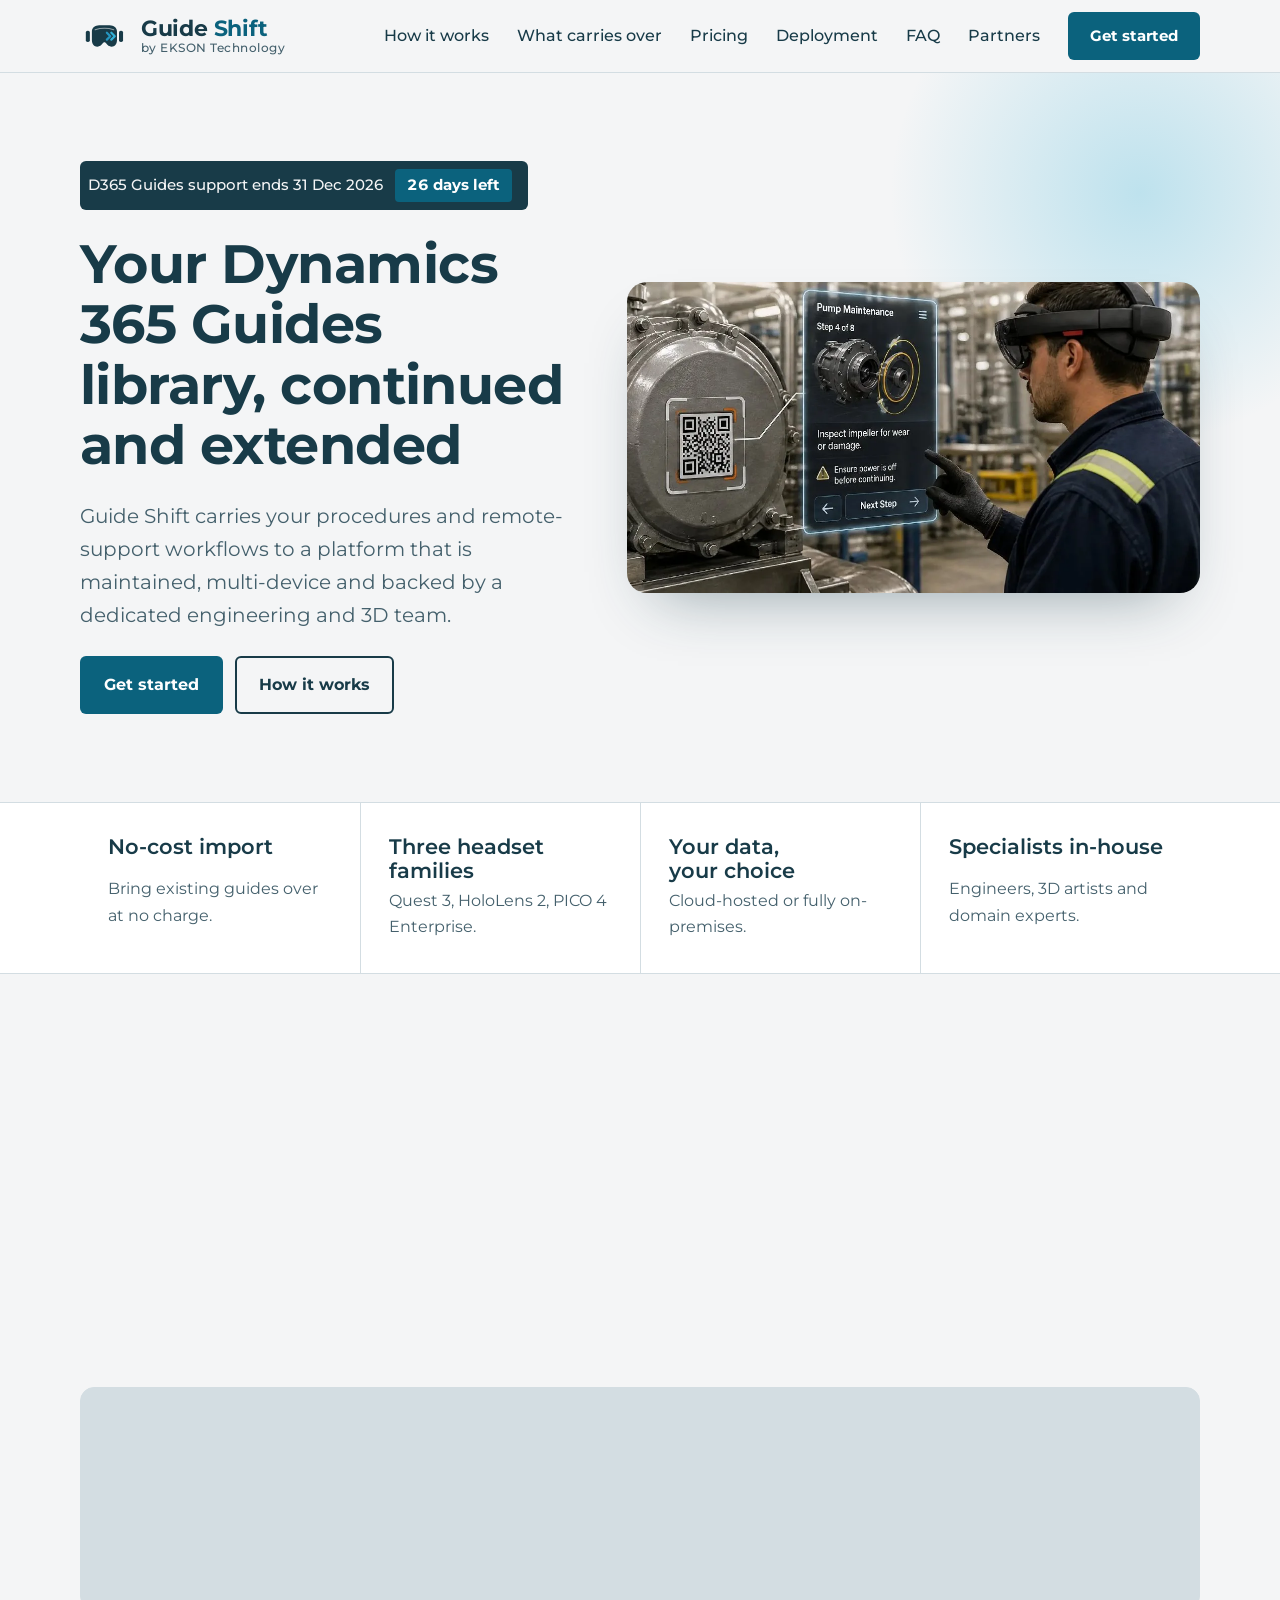
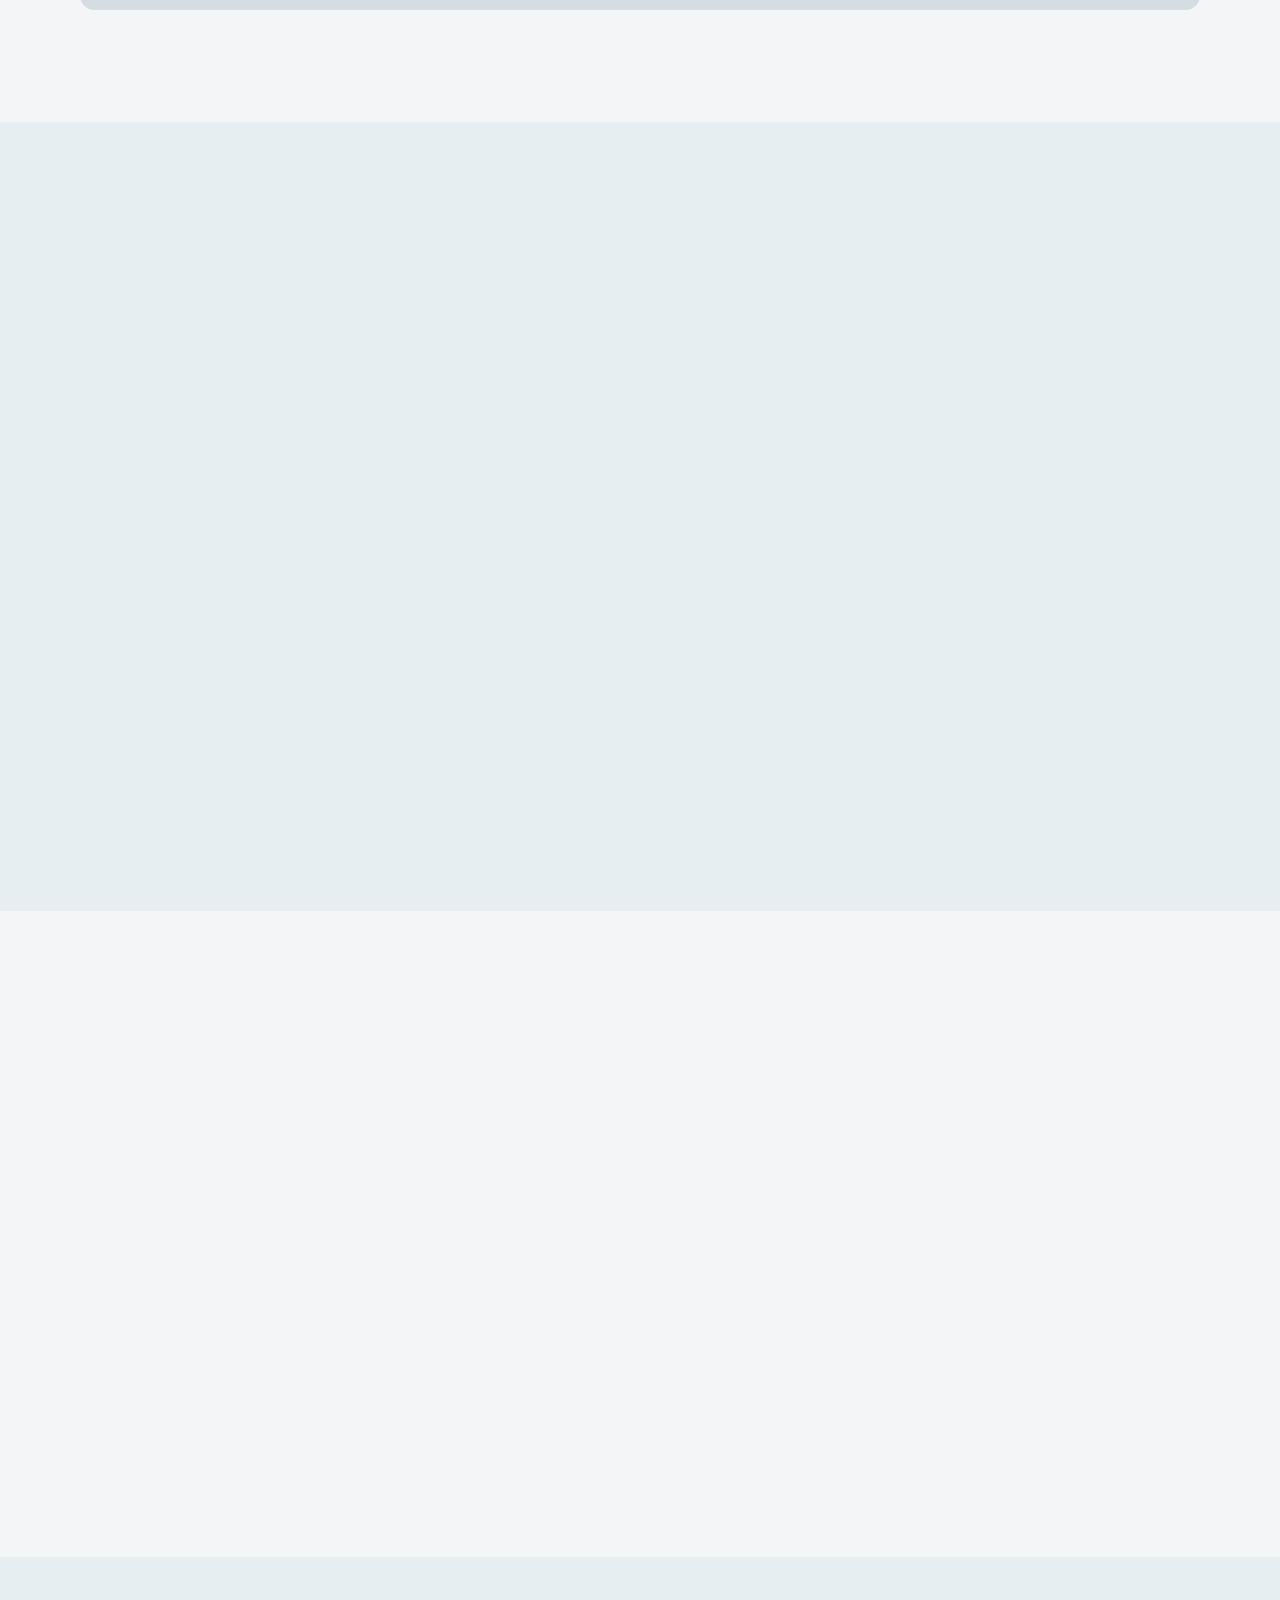
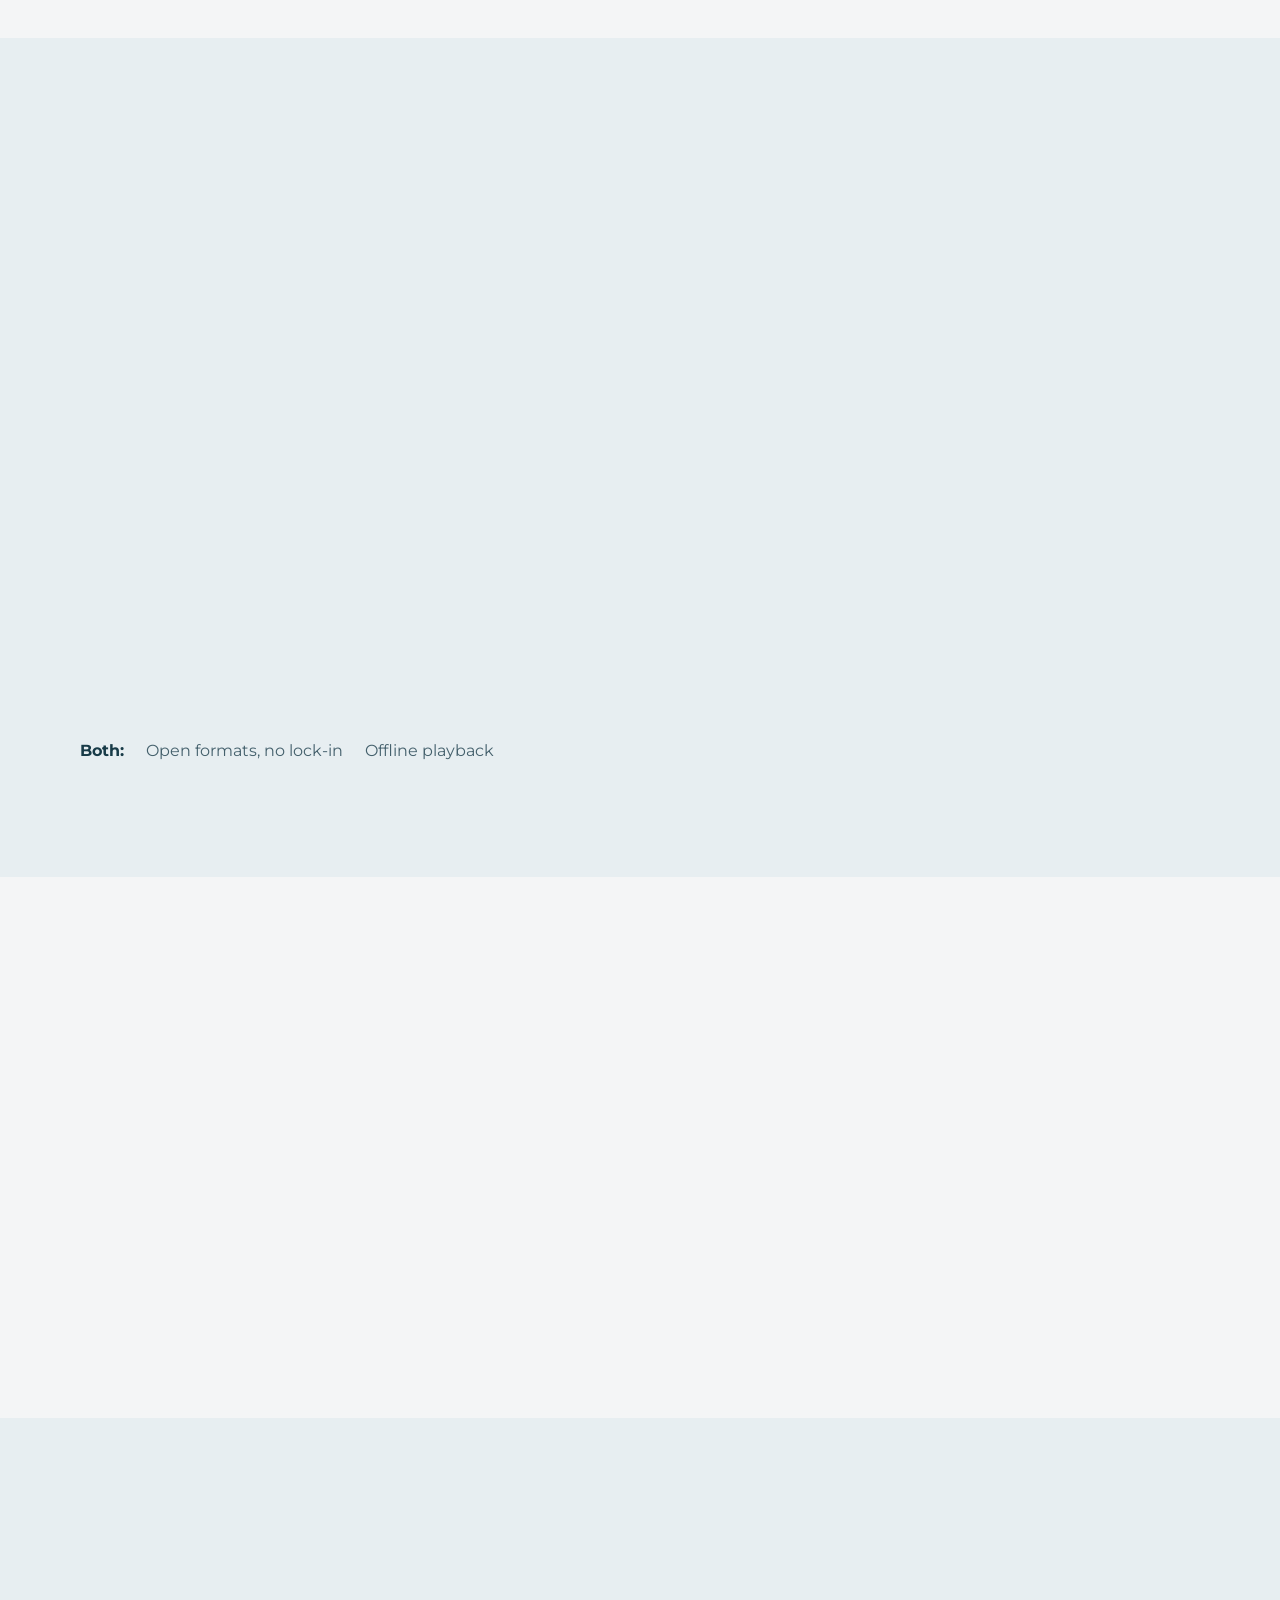
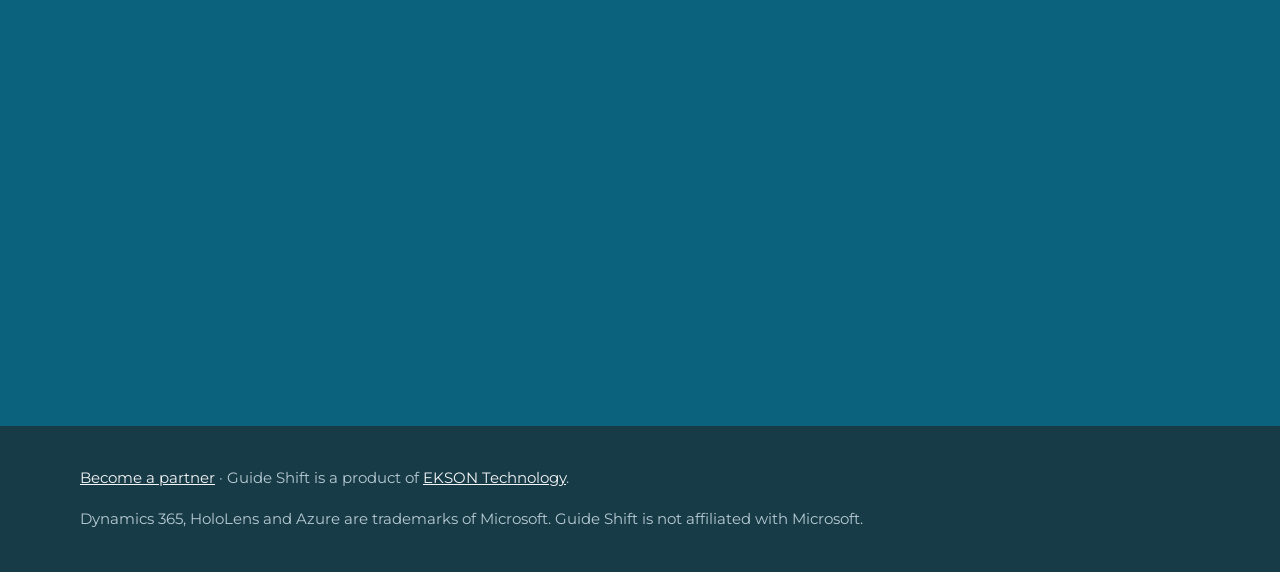
==== index.html @ 496a507c "Add pricing section and partners page" ====
<!doctype html>
<html lang="en">
<head>
<meta charset="utf-8">
<meta name="viewport" content="width=device-width, initial-scale=1">
<title>Guide Shift | Continue Your Dynamics 365 Guides Library | EKSON Technology</title>
<meta name="description" content="Guide Shift continues and extends your Dynamics 365 Guides library: no-cost import, browser authoring, Quest, HoloLens 2 and PICO support, with an in-house engineering and 3D team.">
<link rel="canonical" href="https://eksontech.com/guide-shift/">
<meta name="robots" content="index, follow, max-image-preview:large, max-snippet:-1">
<meta name="theme-color" content="#F4F5F6">
<meta name="referrer" content="strict-origin-when-cross-origin">
<meta http-equiv="Content-Security-Policy" content="default-src 'self'; script-src 'self'; style-src 'self'; img-src 'self' data:; font-src 'self'; connect-src 'self' https://api.web3forms.com https://formspree.io; object-src 'none'; base-uri 'self'; form-action 'self'">
<meta http-equiv="X-Content-Type-Options" content="nosniff">

<link rel="icon" href="favicon.svg?v=2" type="image/svg+xml">

<meta property="og:type" content="website">
<meta property="og:site_name" content="Guide Shift by EKSON Technology">
<meta property="og:title" content="Guide Shift: your Dynamics 365 Guides library, continued">
<meta property="og:description" content="Import your D365 guides, edit them in the browser, run them on Quest, HoloLens 2 and PICO headsets.">
<meta property="og:url" content="https://eksontech.com/guide-shift/">
<meta property="og:image" content="https://eksontech.com/guide-shift/assets/hero.jpg">
<meta property="og:image:width" content="1140">
<meta property="og:image:height" content="619">
<meta property="og:image:alt" content="A technician wearing a headset follows a step-by-step instruction shown beside a pump, anchored by a printed QR code">
<meta property="og:locale" content="en_US">
<meta name="twitter:card" content="summary_large_image">
<meta name="twitter:title" content="Guide Shift: your Dynamics 365 Guides library, continued">
<meta name="twitter:description" content="Import your D365 guides, edit them in the browser, run them on Quest, HoloLens 2 and PICO headsets.">
<meta name="twitter:image" content="https://eksontech.com/guide-shift/assets/hero.jpg">

<link rel="preload" href="assets/fonts/rubik-latin-600-normal.woff2" as="font" type="font/woff2" crossorigin>
<link rel="preload" href="assets/fonts/dm-sans-latin-400-normal.woff2" as="font" type="font/woff2" crossorigin>
<link rel="preload" href="assets/hero.webp" as="image" type="image/webp" fetchpriority="high">
<link rel="stylesheet" href="assets/css/style.css?v=13">
<link rel="stylesheet" href="assets/css/sections.css?v=13">

<script type="application/ld+json">
{
  "@context": "https://schema.org",
  "@graph": [
    {
      "@type": "Organization",
      "@id": "https://eksontech.com/#org",
      "name": "EKSON Technology",
      "url": "https://eksontech.com"
    },
    {
      "@type": "WebSite",
      "@id": "https://eksontech.com/guide-shift/#website",
      "url": "https://eksontech.com/guide-shift/",
      "name": "Guide Shift",
      "publisher": {
        "@id": "https://eksontech.com/#org"
      },
      "inLanguage": "en"
    },
    {
      "@type": "WebPage",
      "@id": "https://eksontech.com/guide-shift/#webpage",
      "url": "https://eksontech.com/guide-shift/",
      "name": "Guide Shift: Dynamics 365 Guides Alternative | EKSON Technology",
      "description": "Guide Shift takes over from Microsoft Dynamics 365 Guides: import your guides, author them in the browser, and run them on Meta Quest, HoloLens 2 and PICO headsets. Available as cloud or on-premises.",
      "isPartOf": {
        "@id": "https://eksontech.com/guide-shift/#website"
      },
      "primaryImageOfPage": {
        "@type": "ImageObject",
        "url": "https://eksontech.com/guide-shift/assets/hero.jpg"
      },
      "inLanguage": "en"
    },
    {
      "@type": "SoftwareApplication",
      "name": "Guide Shift",
      "applicationCategory": "BusinessApplication",
      "operatingSystem": "Meta Quest, Microsoft HoloLens 2, PICO 4 Enterprise, Web browser",
      "description": "Guide Shift takes over from Microsoft Dynamics 365 Guides: import your guides, author them in the browser, and run them on Meta Quest, HoloLens 2 and PICO headsets. Available as cloud or on-premises.",
      "url": "https://eksontech.com/guide-shift/",
      "image": "https://eksontech.com/guide-shift/assets/hero.jpg",
      "publisher": {
        "@id": "https://eksontech.com/#org"
      }
    },
    {
      "@type": "FAQPage",
      "mainEntity": [
        {
          "@type": "Question",
          "name": "How do our existing guides get into Guide Shift?",
          "acceptedAnswer": {
            "@type": "Answer",
            "text": "Export them from Dynamics 365 as .guide files and upload them to the studio. You receive an import report that lists anything needing review. We never ask for your Microsoft credentials."
          }
        },
        {
          "@type": "Question",
          "name": "How long does a migration take?",
          "acceptedAnswer": {
            "@type": "Answer",
            "text": "The import itself is quick. The overall timeline depends on how many guides you have and how much you want refined. We scope it in a short assessment and give you a written plan."
          }
        },
        {
          "@type": "Question",
          "name": "Will anything be lost or changed?",
          "acceptedAnswer": {
            "@type": "Answer",
            "text": "Nothing is deleted. Items that cannot be reproduced exactly are flagged in the report, and our team resolves them with you."
          }
        },
        {
          "@type": "Question",
          "name": "Which headsets can we use?",
          "acceptedAnswer": {
            "@type": "Answer",
            "text": "Meta Quest 3, HoloLens 2 and PICO 4 Enterprise. Existing HoloLens 2 devices stay in service."
          }
        },
        {
          "@type": "Question",
          "name": "What about our 3D models and media?",
          "acceptedAnswer": {
            "@type": "Answer",
            "text": "They travel with the guide. Where a model needs optimising for another headset, our 3D artists handle it."
          }
        },
        {
          "@type": "Question",
          "name": "Who supports us after go-live?",
          "acceptedAnswer": {
            "@type": "Answer",
            "text": "The engineers, 3D artists and domain specialists who build Guide Shift. You work with one accountable team rather than a ticket queue."
          }
        },
        {
          "@type": "Question",
          "name": "Can you create VR training or new content for us?",
          "acceptedAnswer": {
            "@type": "Answer",
            "text": "Yes. We design and build VR training, 3D assets and complete guide libraries as a service, alongside the platform."
          }
        },
        {
          "@type": "Question",
          "name": "How is Guide Shift priced?",
          "acceptedAnswer": {
            "@type": "Answer",
            "text": "Guide Shift costs $70 per user per month. For large teams, on-premises installs or custom 3D and VR work, contact us for a quote."
          }
        }
      ]
    }
  ]
}
</script>
</head>
<body>
<a class="skip-link" href="#main">Skip to content</a>
<header class="site-header">
  <div class="wrap">
    <a class="brand" href="#main" aria-label="Guide Shift home"><svg class="brand-mark" viewBox="0 0 120 84" width="46" height="32" aria-hidden="true" focusable="false"><rect class="pad" x="14" y="29" width="10" height="28" rx="4.5" fill="#183B48"/>
<rect class="pad" x="96" y="29" width="10" height="28" rx="4.5" fill="#183B48"/>
<path d="M29 31C29 21 37 16.5 47 15.5h26C83 16.5 91 21 91 31v21c0 14-10 19-19 15-6-2.5-8-9.5-12-9.5S54 64.500 48 67c-9 4-19-1-19-15z" fill="#183B48"/>
<path d="M37 26.500C50 22.500 70 22.500 83 26.500" fill="none" stroke="#F4F5F6" stroke-width="2.600" stroke-linecap="round" opacity=".55"/>
<polyline class="chev c1" points="66,34 74.500,42.500 66,51" fill="none" stroke="#2596C0" stroke-width="5.500" stroke-linecap="round" stroke-linejoin="round"/>
<polyline class="chev c2" points="77,34 85.500,42.500 77,51" fill="none" stroke="#31B0D7" stroke-width="5.500" stroke-linecap="round" stroke-linejoin="round"/></svg><span class="brand-text"><b>Guide <i>Shift</i></b><small>by EKSON Technology</small></span></a>
    <nav class="nav" aria-label="Main navigation">
      <a href="#process">How it works</a>
      <a href="#compare">What carries over</a>
      <a href="#pricing">Pricing</a>
      <a href="#deployment">Deployment</a>
      <a href="#faq">FAQ</a>
      <a href="partners.html">Partners</a>
      <a class="btn btn-primary" href="#contact">Get started</a>
    </nav>
  </div>
</header>

<main id="main">
  <section class="hero" aria-labelledby="hero-title">
    <div class="wrap">
      <div class="hero-copy">
        <p class="deadline">D365 Guides support ends 31 Dec 2026 <strong id="days-left">Plan your move</strong></p>
        <h1 id="hero-title">Your Dynamics 365 Guides library, continued and extended</h1>
        <p class="lead">Guide Shift carries your procedures and remote-support workflows to a platform that is maintained, multi-device and backed by a dedicated engineering and 3D team.</p>
        <div class="hero-actions">
          <a class="btn btn-primary" href="#contact">Get started</a>
          <a class="btn btn-ghost" href="#process">How it works</a>
        </div>
      </div>
      <figure class="hero-media">
        <picture><source type="image/webp" srcset="assets/hero.webp"><img fetchpriority="high" decoding="async" src="assets/hero.jpg" width="1140" height="619" alt="A technician wearing a headset follows a step-by-step instruction shown beside a pump, anchored by a printed QR code"></picture>
      </figure>
    </div>
  </section>

  <section class="pillars" aria-label="Key facts">
    <div class="wrap quad">
      <div class="pillar"><h2 class="h3">No-cost import</h2><p>Bring existing guides over at no charge.</p></div>
      <div class="pillar"><h2 class="h3">Three headset families</h2><p>Quest 3, HoloLens 2, PICO 4 Enterprise.</p></div>
      <div class="pillar"><h2 class="h3">Your data, your choice</h2><p>Cloud-hosted or fully on-premises.</p></div>
      <div class="pillar"><h2 class="h3">Specialists in-house</h2><p>Engineers, 3D artists and domain experts.</p></div>
    </div>
  </section>

  <section id="why" aria-labelledby="why-title">
    <div class="wrap">
      <div class="section-head">
        <p class="eyebrow">The situation</p>
        <h2 id="why-title">Mixed reality procedures should outlast the hardware they started on</h2>
        <p class="lead">Dynamics 365 Guides is reaching end of support while HoloLens 2 is no longer being sold. Operations that depend on guided work need a platform that keeps moving.</p>
      </div>
      <div class="features four">
        <div class="feature"><span class="num">A</span><h3>Protect the work already done</h3><p>Years of authored procedures are an asset. Migration keeps them.</p></div>
        <div class="feature"><span class="num">B</span><h3>Reduce device lock-in</h3><p>Run the same guide on the headset that suits each site.</p></div>
        <div class="feature"><span class="num">C</span><h3>Stay in control of data</h3><p>Choose hosting that matches your security policy.</p></div>
        <div class="feature"><span class="num">D</span><h3>Keep improving</h3><p>Add 3D content, VR training and analytics over time.</p></div>
      </div>
    </div>
  </section>

  <section id="process" class="band-sand" aria-labelledby="proc-title">
    <div class="wrap">
      <div class="section-head">
        <p class="eyebrow">How it works</p>
        <h2 id="proc-title">From export to live guide in three stages</h2>
      </div>
      <div class="split">
        <div class="split-copy">
          <ol class="steps">
            <li><div><h3>Assess</h3><p>We review your guide library, devices and hosting needs and agree a plan.</p></div></li>
            <li><div><h3>Import and refine</h3><p>Upload the .guide files, read the report, and polish content in the studio or have our team do it.</p></div></li>
            <li><div><h3>Deploy and support</h3><p>Roll out to headsets site by site while current work continues uninterrupted.</p></div></li>
          </ol>
          <p class="note">Only the exported files are needed, never your Microsoft login.</p>
        </div>
        <figure class="shot">
        <picture><source type="image/webp" srcset="assets/import-report.webp"><img decoding="async" src="assets/import-report.png" width="1440" height="845" loading="lazy" alt="Guide Shift import report listing the items that could not be carried across exactly"></picture>
        <figcaption>The import report.</figcaption>
      </figure>
      </div>
    </div>
  </section>

  <section aria-labelledby="studio-title">
    <div class="wrap">
      <div class="split reverse">
        <div class="split-copy">
          <p class="eyebrow">The platform</p>
          <h2 id="studio-title">Author in the browser. Perform on the headset.</h2>
          <ul class="checks">
            <li><b>Guide Studio.</b> Branching question steps, images, video and 3D, edited without code.</li>
            <li><b>Guide Player.</b> Hands-free operation with spatial cues, anchored by printed QR codes.</li>
            <li><b>Remote Assist.</b> Bring in an expert live from the same sign-in.</li>
            <li><b>Analytics.</b> Every run recorded, so you can see where steps slow down.</li>
          </ul>
        </div>
        <figure class="shot">
          <picture><source type="image/webp" srcset="assets/studio-editor.webp"><img decoding="async" src="assets/studio-editor.png" width="1600" height="983" loading="lazy" alt="Guide Shift editor showing the step list, the 3D stage and the step details"></picture>
          <figcaption>The editor.</figcaption>
        </figure>
      </div>
    </div>
  </section>

  <section id="compare" class="band-sand" aria-labelledby="cmp-title">
    <div class="wrap">
      <div class="section-head">
        <p class="eyebrow">What carries over</p>
        <h2 id="cmp-title">Every part of your D365 setup has a home in Guide Shift</h2>
      </div>
      <div class="table-wrap">
        <table>
          <thead><tr><th scope="col">In Dynamics 365</th><th scope="col">In Guide Shift</th><th scope="col">What changes</th></tr></thead>
          <tbody>
            <tr><td>Guides and content</td><td>Imported guides</td><td>Nothing to rebuild</td></tr>
            <tr><td>PC authoring app</td><td>Browser studio</td><td>No installation</td></tr>
            <tr><td>HoloLens operator app</td><td>Guide Player</td><td>Also on Quest 3 and PICO 4</td></tr>
            <tr><td>Spatial anchors</td><td>Printable QR codes</td><td>Cheaper to place and replace</td></tr>
            <tr><td>Remote Assist</td><td>Remote Assist on Quest 3</td><td>Same idea, newer hardware</td></tr>
            <tr><td>Dataverse environment</td><td>Your own workspace</td><td>Cloud or on-premises</td></tr>
            <tr><td>Product roadmap</td><td>Active development</td><td>Support ends 31 Dec 2026 for D365 Guides</td></tr>
          </tbody>
        </table>
      </div>
    </div>
  </section>

  <section id="pricing" aria-labelledby="price-title">
    <div class="wrap">
      <div class="section-head">
        <p class="eyebrow">Pricing</p>
        <h2 id="price-title">Simple pricing: one price per user</h2>
        <p class="lead">No hidden modules. Every user gets the full platform.</p>
      </div>
      <div class="split">
        <div class="price-card">
          <p class="price-label">Guide Shift</p>
          <p class="price"><span class="cur">$</span>70</p>
          <p class="price-unit">per user, per month</p>
          <a class="btn btn-primary" href="#contact">Get started</a>
          <p class="price-note">Prices in US dollars.</p>
        </div>
        <div class="split-copy">
          <h3>Included with every user</h3>
          <ul class="checks">
            <li>Guide Studio: browser-based authoring</li>
            <li>Guide Player on Quest 3, HoloLens 2 and PICO 4 Enterprise</li>
            <li>Remote Assist for live expert support</li>
            <li>Run history and analytics</li>
            <li>No-cost import of your existing Dynamics 365 Guides</li>
          </ul>
          <p class="note">Cloud or on-premises deployment. Need a quote for a large team or an on-premises install? <a href="#contact">Contact us</a>.</p>
        </div>
      </div>
    </div>
  </section>

  <section id="deployment" aria-labelledby="deploy-title" class="band-sand">
    <div class="wrap">
      <div class="section-head">
        <p class="eyebrow">Deployment options</p>
        <h2 id="deploy-title">Two ways to deploy, the same Guide Shift</h2>
        <p class="lead">Same product either way. Choose cloud or on-premises.</p>
      </div>
      <div class="options">
        <article class="option">
          <header><span class="tag">Option 1</span><h3>Cloud</h3></header>
          <div class="body">
            <ul class="checks">
              <li>Fully managed and kept up to date</li>
              <li>Nothing to install</li>
              <li>Your own private workspace</li>
            </ul>
            <p class="best"><b>Best for:</b> fast starts</p>
          </div>
        </article>
        <article class="option alt">
          <header><span class="tag">Option 2</span><h3>On-premises</h3></header>
          <div class="body">
            <ul class="checks">
              <li>Installed inside your own network</li>
              <li>Data stays in-house</li>
              <li>Runs without internet</li>
            </ul>
            <p class="best"><b>Best for:</b> strict security</p>
          </div>
        </article>
      </div>
      <p class="both"><b>Both:</b> <span>Open formats, no lock-in</span><span>Offline playback</span></p>
    </div>
  </section>

  <section aria-labelledby="sect-title">
    <div class="wrap">
      <div class="section-head">
        <p class="eyebrow">Where it is used</p>
        <h2 id="sect-title">Procedures where accuracy matters most</h2>
      </div>
      <div class="industries">
        <div class="industry"><h3>Manufacturing</h3><p>Assembly and quality checks</p></div>
        <div class="industry"><h3>Maintenance</h3><p>Inspection and repair</p></div>
        <div class="industry"><h3>Energy</h3><p>Safety-critical routines</p></div>
        <div class="industry"><h3>Training</h3><p>Technical courses</p></div>
        <div class="industry"><h3>Healthcare</h3><p>Emergency procedures</p></div>
      </div>
    </div>
  </section>

  <section id="faq" class="band-sand" aria-labelledby="faq-title">
    <div class="wrap">
      <div class="section-head">
        <p class="eyebrow">FAQ</p>
        <h2 id="faq-title">Frequently asked questions</h2>
      </div>
      <div class="faq">
        <details><summary>How do our existing guides get into Guide Shift?</summary><p>Export them from Dynamics 365 as .guide files and upload them to the studio. You receive an import report that lists anything needing review. We never ask for your Microsoft credentials.</p></details>
        <details><summary>How long does a migration take?</summary><p>The import itself is quick. The overall timeline depends on how many guides you have and how much you want refined. We scope it in a short assessment and give you a written plan.</p></details>
        <details><summary>Will anything be lost or changed?</summary><p>Nothing is deleted. Items that cannot be reproduced exactly are flagged in the report, and our team resolves them with you.</p></details>
        <details><summary>Which headsets can we use?</summary><p>Meta Quest 3, HoloLens 2 and PICO 4 Enterprise. Existing HoloLens 2 devices stay in service.</p></details>
        <details><summary>What about our 3D models and media?</summary><p>They travel with the guide. Where a model needs optimising for another headset, our 3D artists handle it.</p></details>
        <details><summary>Who supports us after go-live?</summary><p>The engineers, 3D artists and domain specialists who build Guide Shift. You work with one accountable team rather than a ticket queue.</p></details>
        <details><summary>Can you create VR training or new content for us?</summary><p>Yes. We design and build VR training, 3D assets and complete guide libraries as a service, alongside the platform.</p></details>
        <details><summary>How is Guide Shift priced?</summary><p>Guide Shift costs $70 per user per month. For large teams, on-premises installs or custom 3D and VR work, contact us for a quote.</p></details>
      </div>
    </div>
  </section>

  <section id="contact" aria-labelledby="contact-title" class="cta">
    <div class="wrap">
      <div class="stack">
        <p class="eyebrow">Contact</p>
        <h2 id="contact-title">Start your Dynamics 365 Guides migration</h2>
        <ul class="checks">
          <li>No-cost import of your existing guides</li>
          <li>Cloud or on-premises deployment</li>
          <li>Competitive pricing from an in-house team</li>
        </ul>
      </div>
      <form id="demo-form" novalidate autocomplete="on" data-endpoint="https://api.web3forms.com/submit" data-access-key="2da8afee-6686-4442-be5d-e2a029791b66">
        <h3>Contact us</h3>
        <p class="form-intro">Tell us about your environment and we will prepare a tailored migration plan and quote.</p>
        <div class="form-row">
          <label for="f-name">Full name *<input id="f-name" name="name" autocomplete="name" maxlength="100" required></label>
          <label for="f-company">Company name *<input id="f-company" name="company" autocomplete="organization" maxlength="120" required></label>
        </div>
        <div class="form-row">
          <label for="f-email">Work email *<input id="f-email" name="email" type="email" autocomplete="email" maxlength="254" required></label>
          <label for="f-phone">Phone (optional)<input id="f-phone" name="phone" type="tel" autocomplete="tel" maxlength="40"></label>
        </div>
        <div class="form-row">
          <label for="f-role">Role in company *<input id="f-role" name="role" autocomplete="organization-title" maxlength="100" required></label>
        </div>
        <label for="f-d365">Do you use Dynamics 365 Guides today? *
          <select id="f-d365" name="d365" required>
            <option value="">Select an option</option>
            <option>Yes</option>
            <option>No</option>
          </select>
        </label>
        <div class="form-row">
          <label for="f-guides">Approx. number of guides<input id="f-guides" name="guides" inputmode="numeric" maxlength="10"></label>
          <label for="f-devices">Headsets in use<input id="f-devices" name="devices" placeholder="e.g. HoloLens 2, Quest 3" maxlength="100"></label>
        </div>
        <label for="f-deploy">Preferred deployment
          <select id="f-deploy" name="deploy">
            <option value="">Not sure yet</option>
            <option>Cloud</option>
            <option>On-premises</option>
          </select>
        </label>
        <label for="f-msg">Additional details<textarea id="f-msg" name="message" maxlength="2000"></textarea></label>
        <div class="hp" aria-hidden="true"><label>Leave this field empty<input name="website" tabindex="-1" autocomplete="off"></label></div>
        <button class="btn btn-primary" type="submit">Submit inquiry</button>
        <p class="form-msg" id="form-msg" role="status" hidden></p>
        <p class="form-note">We will reply to the email address you provide. You can also write to us directly at <a href="mailto:info@eksontech.com">info@eksontech.com</a>.</p>
      </form>
    </div>
  </section>
</main>

<footer>
  <div class="wrap">
    <span><a href="partners.html">Become a partner</a> · Guide Shift is a product of <a href="https://eksontech.com" rel="noopener">EKSON Technology</a>.</span>
    <span>Dynamics 365, HoloLens and Azure are trademarks of Microsoft. Guide Shift is not affiliated with Microsoft.</span>
  </div>
</footer>

<script src="assets/js/main.js?v=13" defer></script>
</body>
</html>
---- assets/css/style.css ----
@font-face { font-family: 'Montserrat'; font-style: normal; font-weight: 400; font-display: swap; src: url('../fonts/montserrat-latin-400-normal.woff2') format('woff2'); }
@font-face { font-family: 'Montserrat'; font-style: normal; font-weight: 500; font-display: swap; src: url('../fonts/montserrat-latin-500-normal.woff2') format('woff2'); }
@font-face { font-family: 'Montserrat'; font-style: normal; font-weight: 600; font-display: swap; src: url('../fonts/montserrat-latin-600-normal.woff2') format('woff2'); }
@font-face { font-family: 'Montserrat'; font-style: normal; font-weight: 700; font-display: swap; src: url('../fonts/montserrat-latin-700-normal.woff2') format('woff2'); }
@font-face { font-family: 'Montserrat'; font-style: normal; font-weight: 800; font-display: swap; src: url('../fonts/montserrat-latin-800-normal.woff2') format('woff2'); }

/* Layout: full-width bands alternating cream and charcoal, content in a 1160px column */
:root {
  --ink: #183B48;        /* charcoal: headings, dark bands */
  --ink-soft: #44606C;   /* body text on cream */
  --cream: #F4F5F6;      /* page background */
  --sand: #E7EEF1;       /* alternate band */
  --line: #D3DDE2;       /* rules and borders */
  --orange: #0B627D;     /* accent: buttons, marks */
  --orange-text: #0B627D;/* accent for small text on cream (AA) */
  --on-dark: #F4F5F6;
  --on-dark-soft: #B6CAD3;
  --white: #FFFFFF;
  --display: 'Montserrat', 'Segoe UI', Arial, sans-serif;
  --body: 'Montserrat', 'Segoe UI', Arial, sans-serif;
  --wrap: 1160px;
  --radius: 14px;
}
*, *::before, *::after { box-sizing: border-box; }
html { scroll-behavior: smooth; }
@media (prefers-reduced-motion: reduce) { html { scroll-behavior: auto; } }
body { margin: 0; background: var(--cream); color: var(--ink); font-family: var(--body); font-size: 17px; line-height: 1.65; -webkit-font-smoothing: antialiased; }
img { max-width: 100%; height: auto; display: block; }
figure { margin: 0; }
a { color: inherit; }
h1, h2, h3, .h3 { font-family: var(--display); line-height: 1.12; margin: 0; text-wrap: balance; }
h1 { font-size: clamp(32px, 4.6vw, 54px); font-weight: 700; letter-spacing: -0.01em; }
h2 { font-size: clamp(26px, 3.4vw, 38px); font-weight: 700; }
h3, .h3 { font-size: 21px; font-weight: 600; }
p { margin: 0; }
.wrap { max-width: var(--wrap); margin: 0 auto; padding-left: max(20px, env(safe-area-inset-left, 0px)); padding-right: max(20px, env(safe-area-inset-right, 0px)); }
section { padding-block: clamp(64px, 9vw, 112px); }
.eyebrow { font-size: 14px; font-weight: 700; letter-spacing: 0.14em; text-transform: uppercase; color: var(--orange-text); margin-bottom: 14px; }
.lead { font-size: 20px; color: var(--ink-soft); max-width: 62ch; }
.section-head { display: grid; gap: 16px; margin-bottom: 48px; max-width: 760px; }
.btn { display: inline-flex; align-items: center; gap: 10px; padding: 15px 26px; border-radius: 6px; font-weight: 700; font-size: 17px; text-decoration: none; border: 2px solid transparent; transition: background .2s, color .2s, border-color .2s; }
.btn-primary { background: var(--orange); color: #FFFFFF; }
.btn-primary:hover { background: #094E64; }
.btn-ghost { border-color: currentColor; }
.btn-ghost:hover { background: rgba(24,59,72,.06); }
:focus-visible { outline: 3px solid var(--orange); outline-offset: 3px; border-radius: 6px; }

/* Header */
.site-header { position: sticky; top: 0; z-index: 20; background: rgba(244,245,246,.94); backdrop-filter: blur(8px); border-bottom: 1px solid var(--line); }
.site-header .wrap { display: flex; align-items: center; justify-content: space-between; gap: 24px; min-height: 72px; }
.brand { display: flex; align-items: baseline; gap: 10px; text-decoration: none; }
.brand b { font-family: var(--display); font-size: 22px; font-weight: 700; }
.brand span { font-size: 14px; color: var(--ink-soft); }
.nav { display: flex; gap: 28px; align-items: center; font-weight: 500; font-size: 16px; }
.nav a { text-decoration: none; }
.nav a:not(.btn):hover { color: var(--orange-text); }
.nav .btn { padding: 10px 20px; font-size: 15px; }
@media (max-width: 860px) { .nav a:not(.btn) { display: none; } }
@media (max-width: 520px) { .brand span { display: none; } .nav .btn { padding: 9px 16px; font-size: 14px; } .deadline { font-size: 14px; } }

/* Hero */
.hero { padding-block: clamp(48px, 7vw, 88px); }
.hero .wrap { display: grid; grid-template-columns: 1fr 1.15fr; gap: 48px; align-items: center; }
.hero-copy { display: grid; gap: 24px; min-width: 0; }
.deadline { display: inline-flex; align-items: center; gap: 12px; padding: 8px 16px 8px 8px; border-radius: 6px; background: var(--ink); color: var(--on-dark); font-size: 15px; font-weight: 500; width: fit-content; }
.deadline strong { background: var(--orange); color: #FFFFFF; border-radius: 4px; padding: 4px 12px; font-variant-numeric: tabular-nums; white-space: nowrap; }
.hero-actions { display: flex; flex-wrap: wrap; gap: 12px; }
.hero-actions .btn { padding: 14px 22px; font-size: 16px; }
.hero-media { position: relative; min-width: 0; }
.hero-media img { border-radius: 20px; box-shadow: 0 30px 60px -30px rgba(24,59,72,.45); }
.hero-media figcaption { position: absolute; left: 16px; bottom: 16px; background: rgba(24,59,72,.88); color: var(--on-dark); font-size: 14px; padding: 8px 14px; border-radius: 10px; }
@media (max-width: 900px) { .hero .wrap { grid-template-columns: 1fr; } }

.pillars { border-top: 1px solid var(--line); border-bottom: 1px solid var(--line); background: var(--white); padding-block: 0; }
.pillars .wrap { display: grid; grid-template-columns: repeat(3, 1fr); }
.pillar { padding: 32px 28px; display: grid; gap: 6px; }
.pillar + .pillar { border-left: 1px solid var(--line); }
.pillar p { color: var(--ink-soft); font-size: 16px; }
@media (max-width: 760px) { .pillars .wrap { grid-template-columns: 1fr; } .pillar + .pillar { border-left: 0; border-top: 1px solid var(--line); } }

/* Why now: timeline */
.timeline { list-style: none; margin: 0; padding: 0; display: grid; grid-template-columns: repeat(4, 1fr); gap: 20px; position: relative; }
.timeline::before { content: ""; position: absolute; left: 0; right: 0; top: 11px; height: 2px; background: var(--line); }
.timeline li { position: relative; padding-top: 40px; display: grid; gap: 6px; }
.timeline li::before { content: ""; position: absolute; top: 4px; left: 0; width: 16px; height: 16px; border-radius: 50%; background: var(--cream); border: 3px solid var(--ink-soft); }
.timeline li.key::before { background: var(--orange); border-color: var(--orange); }
.timeline time { font-family: var(--display); font-weight: 600; font-size: 20px; }
.timeline li.key time { color: var(--orange-text); }
.timeline p { color: var(--ink-soft); font-size: 16px; }
@media (max-width: 860px) { .timeline { grid-template-columns: 1fr 1fr; row-gap: 32px; } .timeline::before { display: none; } }
.also { margin-top: 40px; padding: 20px 24px; border-left: 4px solid var(--orange); background: var(--white); border-radius: 0 var(--radius) var(--radius) 0; max-width: 760px; }

/* Feature grid */
.band-sand { background: var(--sand); }
.features { display: grid; grid-template-columns: repeat(4, 1fr); gap: 1px; background: var(--line); border: 1px solid var(--line); border-radius: var(--radius); overflow: hidden; }
.feature { background: var(--cream); padding: 28px 24px; display: grid; gap: 8px; align-content: start; }
.feature p { color: var(--ink-soft); font-size: 16px; }
.feature .num { font-family: var(--display); font-size: 14px; color: var(--orange-text); font-weight: 700; }
@media (max-width: 980px) { .features { grid-template-columns: 1fr 1fr; } }
@media (max-width: 560px) { .features { grid-template-columns: 1fr; } }

/* Split rows */
.split { display: grid; grid-template-columns: 1fr 1.15fr; gap: 56px; align-items: center; }
.split.reverse { grid-template-columns: 1.15fr 1fr; }
.split.reverse .split-copy { order: 2; }
.split-copy { display: grid; gap: 20px; min-width: 0; }
.shot { background: var(--white); border: 1px solid var(--line); border-radius: var(--radius); padding: 10px; box-shadow: 0 24px 48px -32px rgba(24,59,72,.4); min-width: 0; }
.shot img { border-radius: 8px; }
.shot figcaption { font-size: 14px; color: var(--ink-soft); padding: 10px 6px 2px; }
@media (max-width: 900px) { .split, .split.reverse { grid-template-columns: 1fr; } .split.reverse .split-copy { order: 0; } }
.steps { list-style: none; padding: 0; margin: 0; display: grid; gap: 18px; counter-reset: step; }
.steps li { display: grid; grid-template-columns: 44px 1fr; gap: 14px; counter-increment: step; }
.steps li::before { content: counter(step); font-family: var(--display); font-weight: 600; font-size: 20px; width: 44px; height: 44px; border-radius: 50%; background: var(--ink); color: var(--on-dark); display: grid; place-items: center; }
.steps p { color: var(--ink-soft); font-size: 16px; }
.note { font-size: 16px; padding: 14px 18px; border-radius: 10px; background: var(--ink); color: var(--on-dark); }
.checks { list-style: none; padding: 0; margin: 0; display: grid; gap: 12px; }
.checks li { padding-left: 28px; position: relative; color: var(--ink-soft); font-size: 17px; }
.checks li::before { content: ""; position: absolute; left: 0; top: 9px; width: 12px; height: 12px; background: var(--orange); border-radius: 3px; }
.checks b { color: var(--ink); }
.stack { display: grid; gap: 24px; }

/* Dark band */
.band-dark { background: var(--ink); color: var(--on-dark); }
.band-dark .eyebrow { color: #31B0D7; }
.band-dark .lead, .band-dark .checks li { color: var(--on-dark-soft); }
.band-dark .checks b { color: var(--on-dark); }
.band-dark .shot { background: var(--cream); border-color: transparent; }
.devices { display: flex; flex-wrap: wrap; gap: 10px; }
.chip { font-size: 14px; font-weight: 500; padding: 6px 14px; border-radius: 6px; border: 1px solid rgba(244,245,246,.35); }
.chip.soon { border-style: dashed; color: var(--on-dark-soft); }

/* Two cards */
.duo { display: grid; grid-template-columns: 1fr 1fr; gap: 24px; }
.card { background: var(--white); border: 1px solid var(--line); border-radius: var(--radius); padding: 32px; display: grid; gap: 16px; align-content: start; }
.card.dark { background: var(--ink); color: var(--on-dark); border-color: var(--ink); }
.card.dark .checks li { color: var(--on-dark-soft); }
.card .tag { font-size: 13px; font-weight: 700; letter-spacing: .12em; text-transform: uppercase; color: var(--orange-text); }
.card.dark .tag { color: #31B0D7; }
@media (max-width: 820px) { .duo { grid-template-columns: 1fr; } }

/* Deployment */
.options { display: grid; grid-template-columns: 1fr 1fr; gap: 24px; }
.option { border-radius: var(--radius); overflow: hidden; border: 1px solid var(--line); background: var(--white); display: grid; grid-template-rows: auto 1fr; }
.option header { padding: 28px 32px; background: var(--ink); color: var(--on-dark); display: grid; gap: 4px; }
.option.alt header { background: var(--orange); color: #FFFFFF; }
.option.alt header .tag { color: #BFEAF6; opacity: 1; }
.option header .tag { font-size: 13px; font-weight: 700; letter-spacing: .12em; text-transform: uppercase; opacity: .85; }
.option .body { padding: 28px 32px; display: grid; gap: 14px; align-content: start; }
.option .best { font-size: 15px; color: var(--ink-soft); border-top: 1px solid var(--line); padding-top: 14px; }
.both { margin-top: 28px; display: flex; flex-wrap: wrap; gap: 10px 22px; font-size: 16px; color: var(--ink-soft); }
.both b { color: var(--ink); }
@media (max-width: 820px) { .options { grid-template-columns: 1fr; } }

/* Comparison */
.table-wrap { overflow-x: auto; border: 1px solid var(--line); border-radius: var(--radius); background: var(--white); }
table { border-collapse: collapse; width: 100%; min-width: 560px; font-size: 17px; }
th, td { text-align: left; padding: 16px 22px; border-bottom: 1px solid var(--line); vertical-align: top; }
thead th { background: var(--ink); color: var(--on-dark); font-weight: 700; font-size: 15px; }
tbody tr:last-child td { border-bottom: 0; }
td:first-child { color: var(--ink-soft); width: 38%; }
td:last-child { font-weight: 500; }

/* Industries */
.industries { display: grid; grid-template-columns: repeat(5, 1fr); gap: 16px; }
.industry { padding: 24px 20px; border-radius: var(--radius); background: var(--cream); border: 1px solid var(--line); display: grid; gap: 8px; align-content: start; }
.industry p { font-size: 15px; color: var(--ink-soft); }
@media (max-width: 980px) { .industries { grid-template-columns: 1fr 1fr; } }
@media (max-width: 520px) { .industries { grid-template-columns: 1fr; } }

/* FAQ */
.faq { display: grid; gap: 12px; max-width: 860px; }
.faq details { background: var(--white); border: 1px solid var(--line); border-radius: 12px; padding: 0 22px; }
.faq summary { cursor: pointer; padding: 18px 0; font-weight: 700; list-style: none; display: flex; justify-content: space-between; gap: 16px; }
.faq summary::-webkit-details-marker { display: none; }
.faq summary::after { content: "+"; font-family: var(--display); font-size: 24px; line-height: 1; color: var(--orange-text); }
.faq details[open] summary::after { content: "\2212"; }
.faq details p { padding-bottom: 18px; color: var(--ink-soft); }

/* Contact */
.cta { background: var(--orange); color: #FFFFFF; }
.cta .wrap { display: grid; grid-template-columns: 1fr 1fr; gap: 56px; align-items: start; }
.cta .eyebrow { color: #BFEAF6; }
.cta .checks li { color: #FFFFFF; }
.cta .checks li::before { background: #31B0D7; }
.cta p.lead { color: #E7F6FB; }
form { background: var(--cream); border-radius: var(--radius); padding: 28px; display: grid; gap: 16px; color: var(--ink); }
label { display: grid; gap: 6px; font-size: 15px; font-weight: 500; }
input, select, textarea { font: inherit; font-size: 16px; padding: 12px 14px; border-radius: 6px; border: 1px solid #B6CAD3; background: #FFFFFF; color: var(--ink); width: 100%; }
textarea { min-height: 96px; resize: vertical; }
.form-row { display: grid; grid-template-columns: 1fr 1fr; gap: 16px; }
.form-msg { font-size: 15px; color: #2E6B3A; font-weight: 500; }
@media (max-width: 860px) { .cta .wrap, .form-row { grid-template-columns: 1fr; } }

footer { background: var(--ink); color: var(--on-dark-soft); padding-block: 40px; font-size: 15px; }
footer .wrap { display: flex; flex-wrap: wrap; justify-content: space-between; gap: 16px; }
footer a { color: var(--on-dark); }

/* Helpers (replace inline styles so a strict CSP can be used) */
.shot-narrow { max-width: 420px; justify-self: center; }
.shot-gap { margin-top: 24px; }
.hp { position: absolute; left: -9999px; width: 1px; height: 1px; overflow: hidden; }
.skip-link { position: absolute; left: 12px; top: -60px; z-index: 30; background: var(--ink); color: var(--on-dark); padding: 10px 16px; border-radius: 8px; text-decoration: none; font-weight: 700; }
.skip-link:focus { top: 12px; }
.form-msg.error { color: #9B2C1B; }
---- assets/css/sections.css ----
.quad{grid-template-columns:repeat(4,1fr)!important}
@media(max-width:980px){.quad{grid-template-columns:1fr 1fr!important}.quad .pillar:nth-child(3){border-left:0}}
@media(max-width:760px){.quad{grid-template-columns:1fr!important}}
.path{display:grid;grid-template-columns:1fr 56px 1fr;gap:20px 0;align-items:stretch}
.path>div:not(.path-arrow){border-radius:var(--radius);padding:28px;display:grid;gap:8px;align-content:start}
.path-from{background:var(--ink);color:var(--on-dark)}.path-from p{color:var(--on-dark-soft)}
.path-to{background:var(--white);border:2px solid var(--orange)}.path-to p{color:var(--ink-soft)}
.path-arrow{display:grid;place-items:center;font-size:30px;color:var(--orange-text);font-weight:700}
.tag-dark,.tag-orange{font-size:13px;font-weight:700;letter-spacing:.12em;text-transform:uppercase}
.tag-dark{color:#31B0D7}.tag-orange{color:var(--orange-text)}
@media(max-width:700px){.path{grid-template-columns:1fr}.path-arrow{transform:rotate(90deg);height:32px}}
.cmp th:not(:first-child),.cmp td:not(:first-child){text-align:center}
.cmp .yes{color:#1F7A4D;font-weight:700;font-size:20px}.cmp .no{color:#B3362B;font-weight:700;font-size:20px}
.cmp .na{color:var(--ink-soft);font-size:15px}.cmp .eos{color:#B3362B}
.features.four{grid-template-columns:repeat(4,1fr)}
@media(max-width:980px){.features.four{grid-template-columns:1fr 1fr}}@media(max-width:560px){.features.four{grid-template-columns:1fr}}
.mail-card{background:#fff;color:#183B48;border-radius:var(--radius);padding:36px;display:grid;gap:16px;box-shadow:0 10px 30px rgba(24,59,72,.18)}
.mail-card h3{font-size:24px;color:#183B48}.mail-card p{color:#44606C}
.mail-addr{font-weight:700;font-size:clamp(20px,3vw,26px);color:#0B627D;text-decoration:none;word-break:break-all}
.mail-addr:hover{text-decoration:underline}
.mail-card .btn{justify-self:start}
form h3{font-size:24px}.form-intro,.form-note{color:#44606C;font-size:15px}.form-note{font-size:13px}.form-note a{color:#0B627D;font-weight:600}

/* Brand */
.brand{align-items:center;gap:12px}
.brand-mark{display:block;height:34px;width:auto;flex:none}
.brand .brand-text{display:grid;gap:2px;line-height:1.05}
.brand-text b{font-size:22px;letter-spacing:-.01em;color:#183B48}
.brand-text i{font-style:normal;color:#0B627D}
.brand-text small{font-size:12px;color:#44606C;font-weight:500;letter-spacing:.04em}
@media(max-width:520px){.brand-text small{display:none}}
.chev{animation:chev 2.4s ease-in-out infinite}.chev.c2{animation-delay:.25s}
@keyframes chev{0%,100%{opacity:.5;transform:translateX(0)}50%{opacity:1;transform:translateX(3px)}}
.brand:hover .brand-mark{transform:scale(1.05)}.brand-mark{transition:transform .3s ease}
/* Header and progress */
.site-header{transition:box-shadow .3s ease}.site-header.scrolled{box-shadow:0 8px 24px rgba(24,59,72,.1)}
.progress{position:fixed;left:0;top:0;height:3px;width:100%;z-index:50;background:linear-gradient(90deg,#0B627D,#31B0D7);transform:scaleX(0);transform-origin:0 50%;pointer-events:none}
/* Hero entrance */
.hero{position:relative;overflow:hidden}
.hero::before{content:"";position:absolute;width:520px;height:520px;right:-120px;top:-140px;border-radius:50%;background:radial-gradient(circle,rgba(49,176,215,.28),rgba(49,176,215,0) 68%);animation:drift 14s ease-in-out infinite;pointer-events:none}
.hero .wrap{position:relative;z-index:1}
@keyframes drift{50%{transform:translate(-50px,40px) scale(1.12)}}
.hero-copy>*{animation:rise .8s cubic-bezier(.2,.7,.2,1) both}
.hero-copy>*:nth-child(2){animation-delay:.1s}.hero-copy>*:nth-child(3){animation-delay:.2s}.hero-copy>*:nth-child(4){animation-delay:.3s}
.hero-media{animation:heroIn 1s .25s cubic-bezier(.2,.7,.2,1) both,floaty 7s 1.4s ease-in-out infinite}
@keyframes rise{from{opacity:0;transform:translateY(26px)}to{opacity:1;transform:none}}
@keyframes heroIn{from{opacity:0;transform:translateY(34px) scale(.97)}to{opacity:1;transform:none}}
@keyframes floaty{50%{transform:translateY(-9px)}}
.deadline strong{animation:ping 2.6s ease-out infinite}
@keyframes ping{0%{box-shadow:0 0 0 0 rgba(49,176,215,.6)}70%,100%{box-shadow:0 0 0 12px rgba(49,176,215,0)}}
/* Scroll reveal */
.reveal{opacity:0;transform:translateY(28px);transition:opacity .7s ease,transform .7s cubic-bezier(.2,.7,.2,1);transition-delay:var(--d,0s)}
.reveal.in{opacity:1;transform:none}
/* Interaction */
.btn{transition:transform .2s ease,box-shadow .2s ease,background .2s ease}
.btn-primary:hover{transform:translateY(-2px);box-shadow:0 10px 22px rgba(11,98,125,.3)}
.btn:active{transform:translateY(0)}
.feature,.industry,.pillar,.option,.card{transition:transform .25s ease,box-shadow .25s ease}
.feature:hover,.industry:hover,.option:hover,.card:hover{transform:translateY(-5px);box-shadow:0 18px 34px -16px rgba(24,59,72,.3)}
.reveal.in.feature:hover,.reveal.in.industry:hover,.reveal.in.option:hover,.reveal.in.card:hover{transform:translateY(-5px)}
.faq details{transition:box-shadow .2s ease}.faq details:hover{box-shadow:0 8px 20px -12px rgba(24,59,72,.3)}
@media (prefers-reduced-motion:reduce){
 *,*::before,*::after{animation:none!important;transition:none!important}
 .reveal{opacity:1;transform:none}
}

.price-card{background:#183B48;color:#fff;border-radius:var(--radius);padding:40px;display:grid;gap:8px;justify-items:start;box-shadow:0 18px 40px -20px rgba(24,59,72,.6)}
.price-label{font-size:13px;font-weight:700;letter-spacing:.12em;text-transform:uppercase;color:#BFEAF6}
.price{font-size:clamp(64px,9vw,96px);font-weight:800;line-height:1;letter-spacing:-.03em}
.price .cur{font-size:.45em;vertical-align:top;margin-right:4px;color:#31B0D7}
.price-unit{font-size:18px;font-weight:600;margin-bottom:16px}
.price-note{font-size:14px;color:#B6CAD3;margin-top:8px}
.partner-panel{background:#183B48;color:#fff;border-radius:var(--radius);padding:40px;display:grid;gap:14px;align-content:center}
.partner-panel .eyebrow{color:#BFEAF6}.partner-panel .panel-big{font-size:clamp(24px,3vw,32px);font-weight:700;line-height:1.2}
.partner-panel p:last-child{color:#B6CAD3}
.note a{color:#0B627D;font-weight:600}
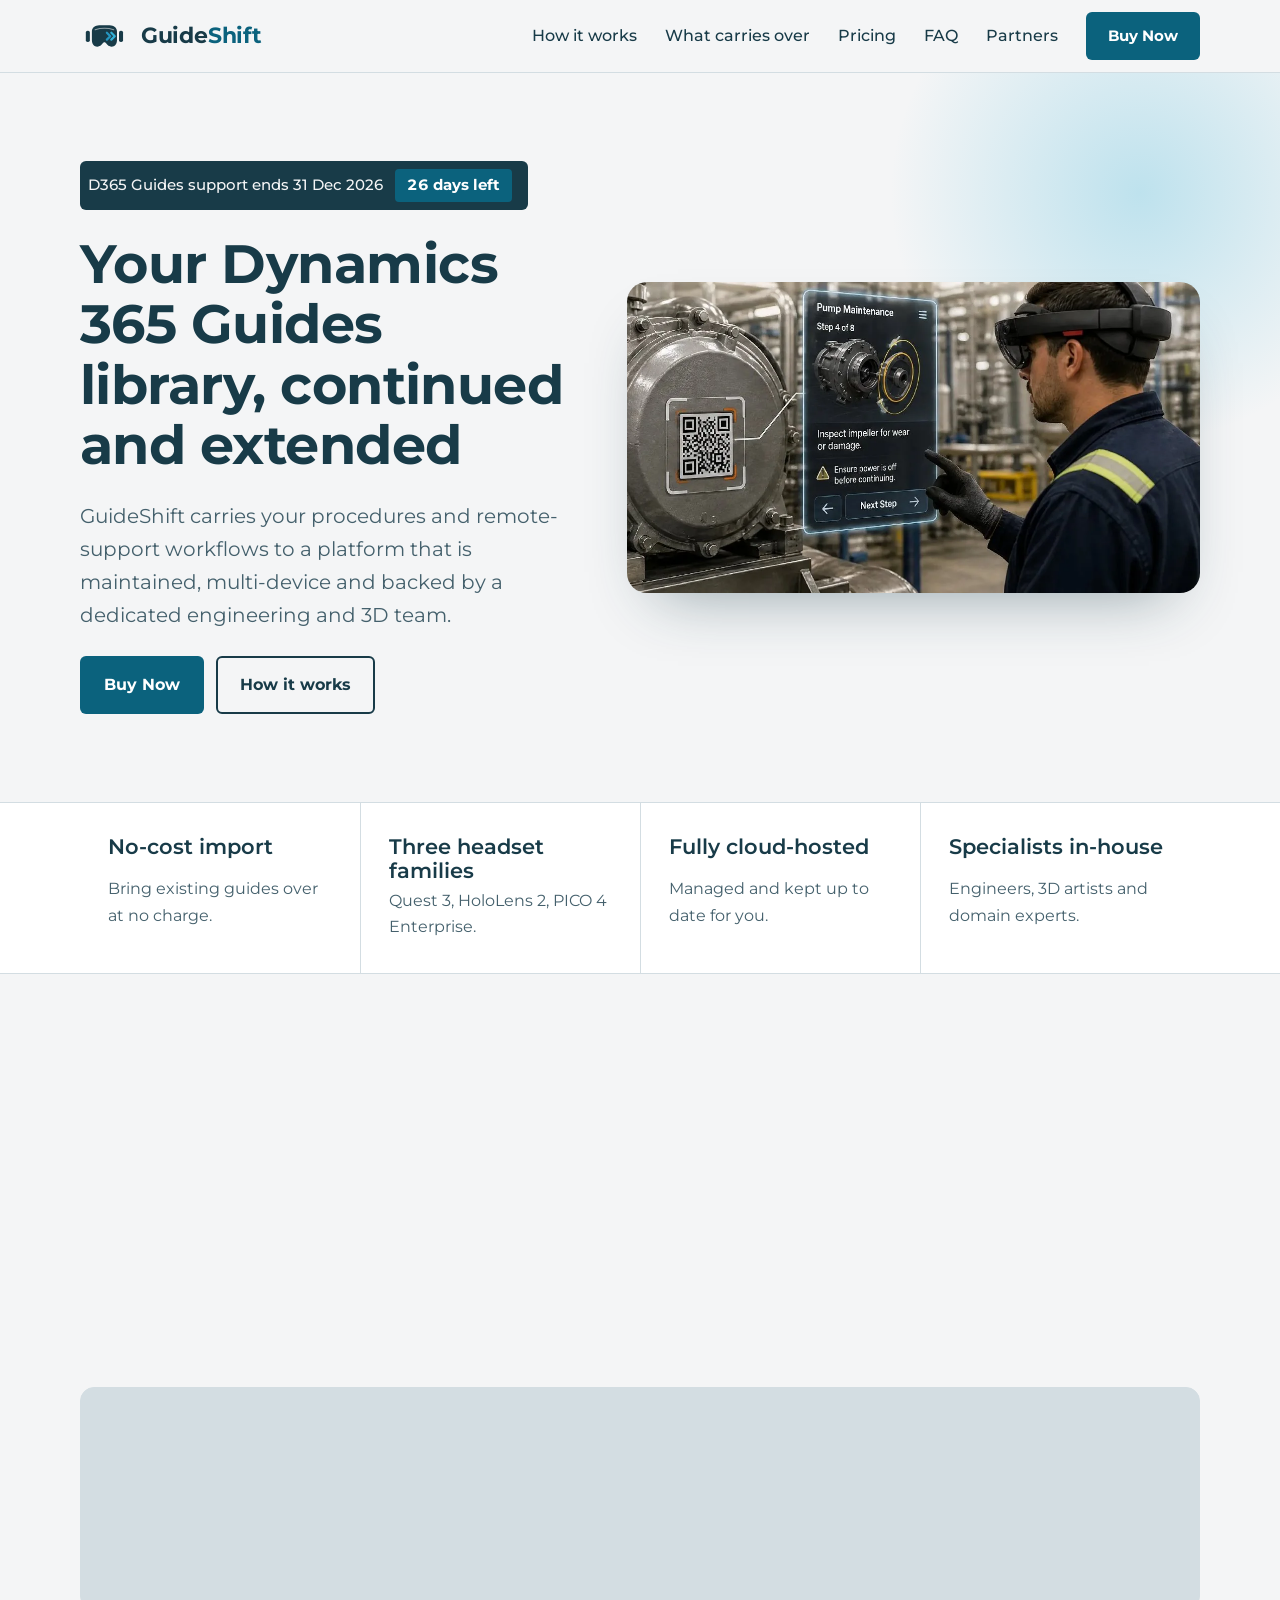
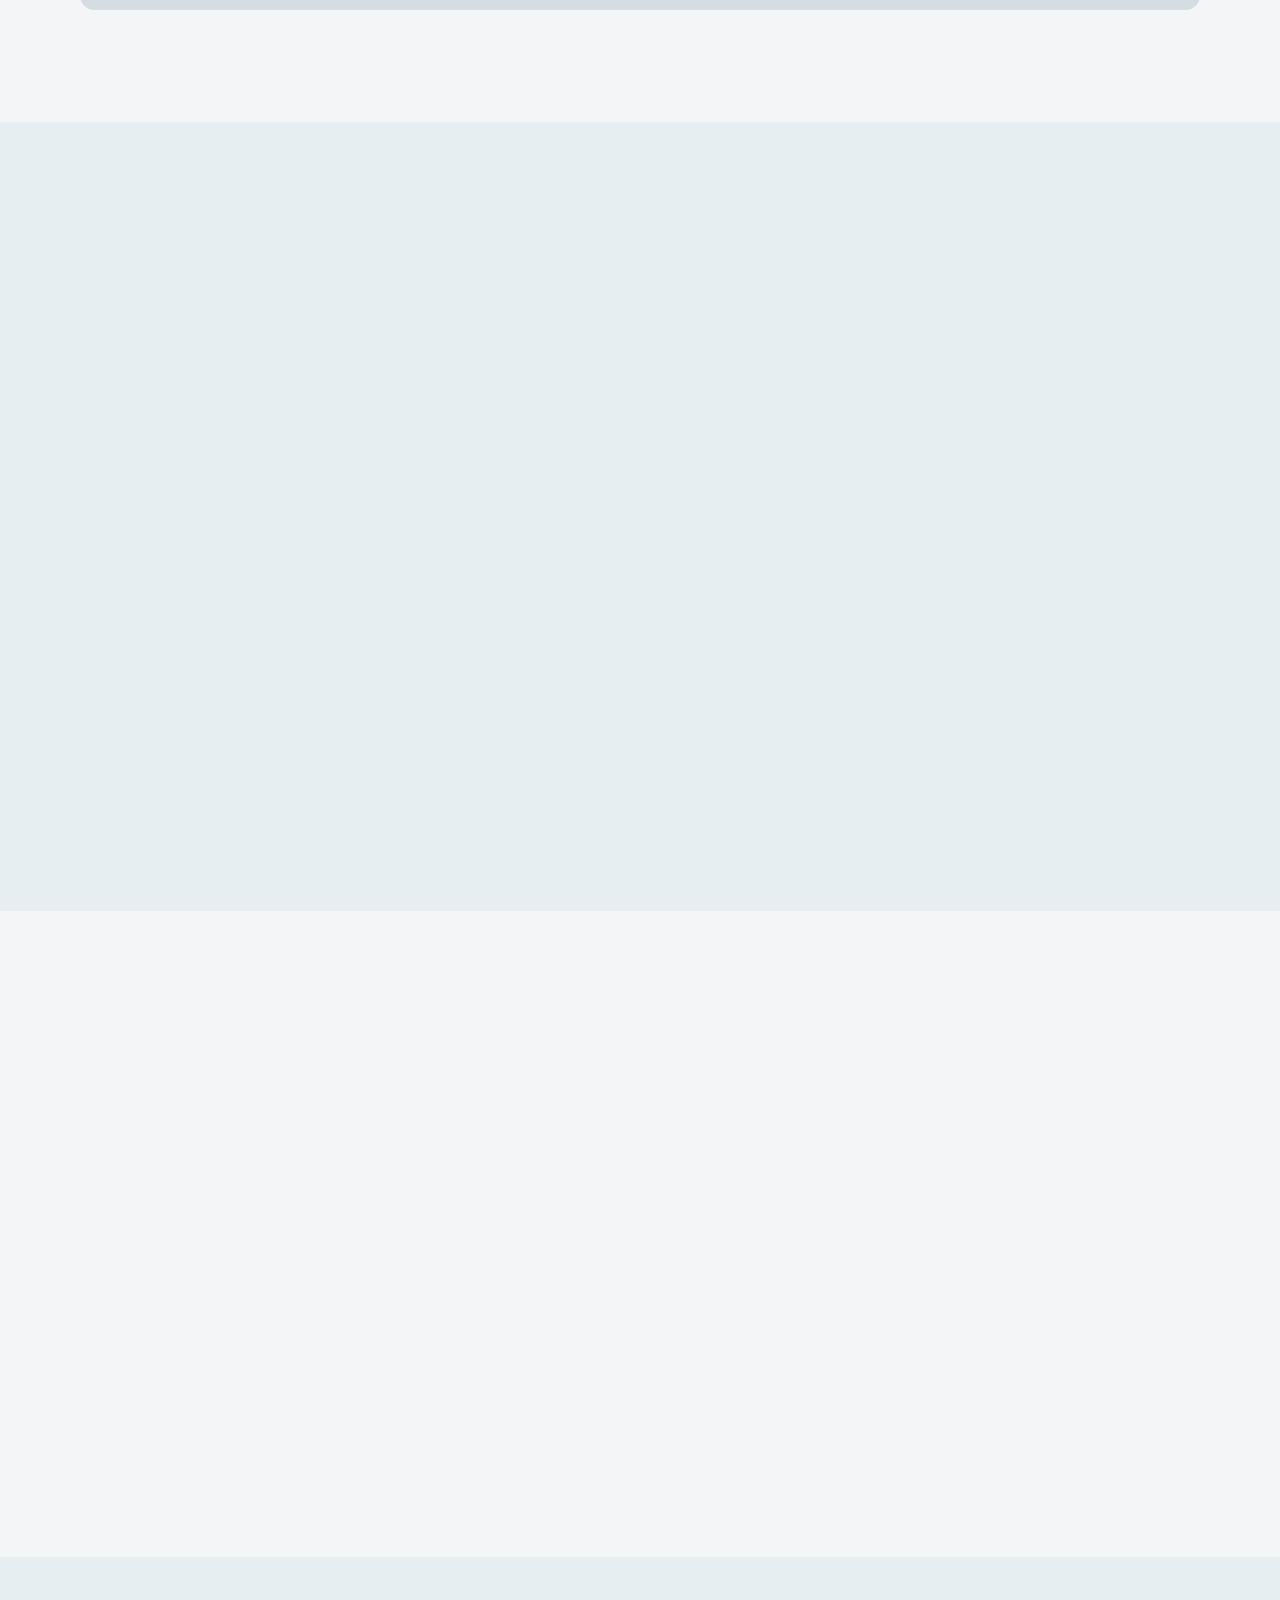
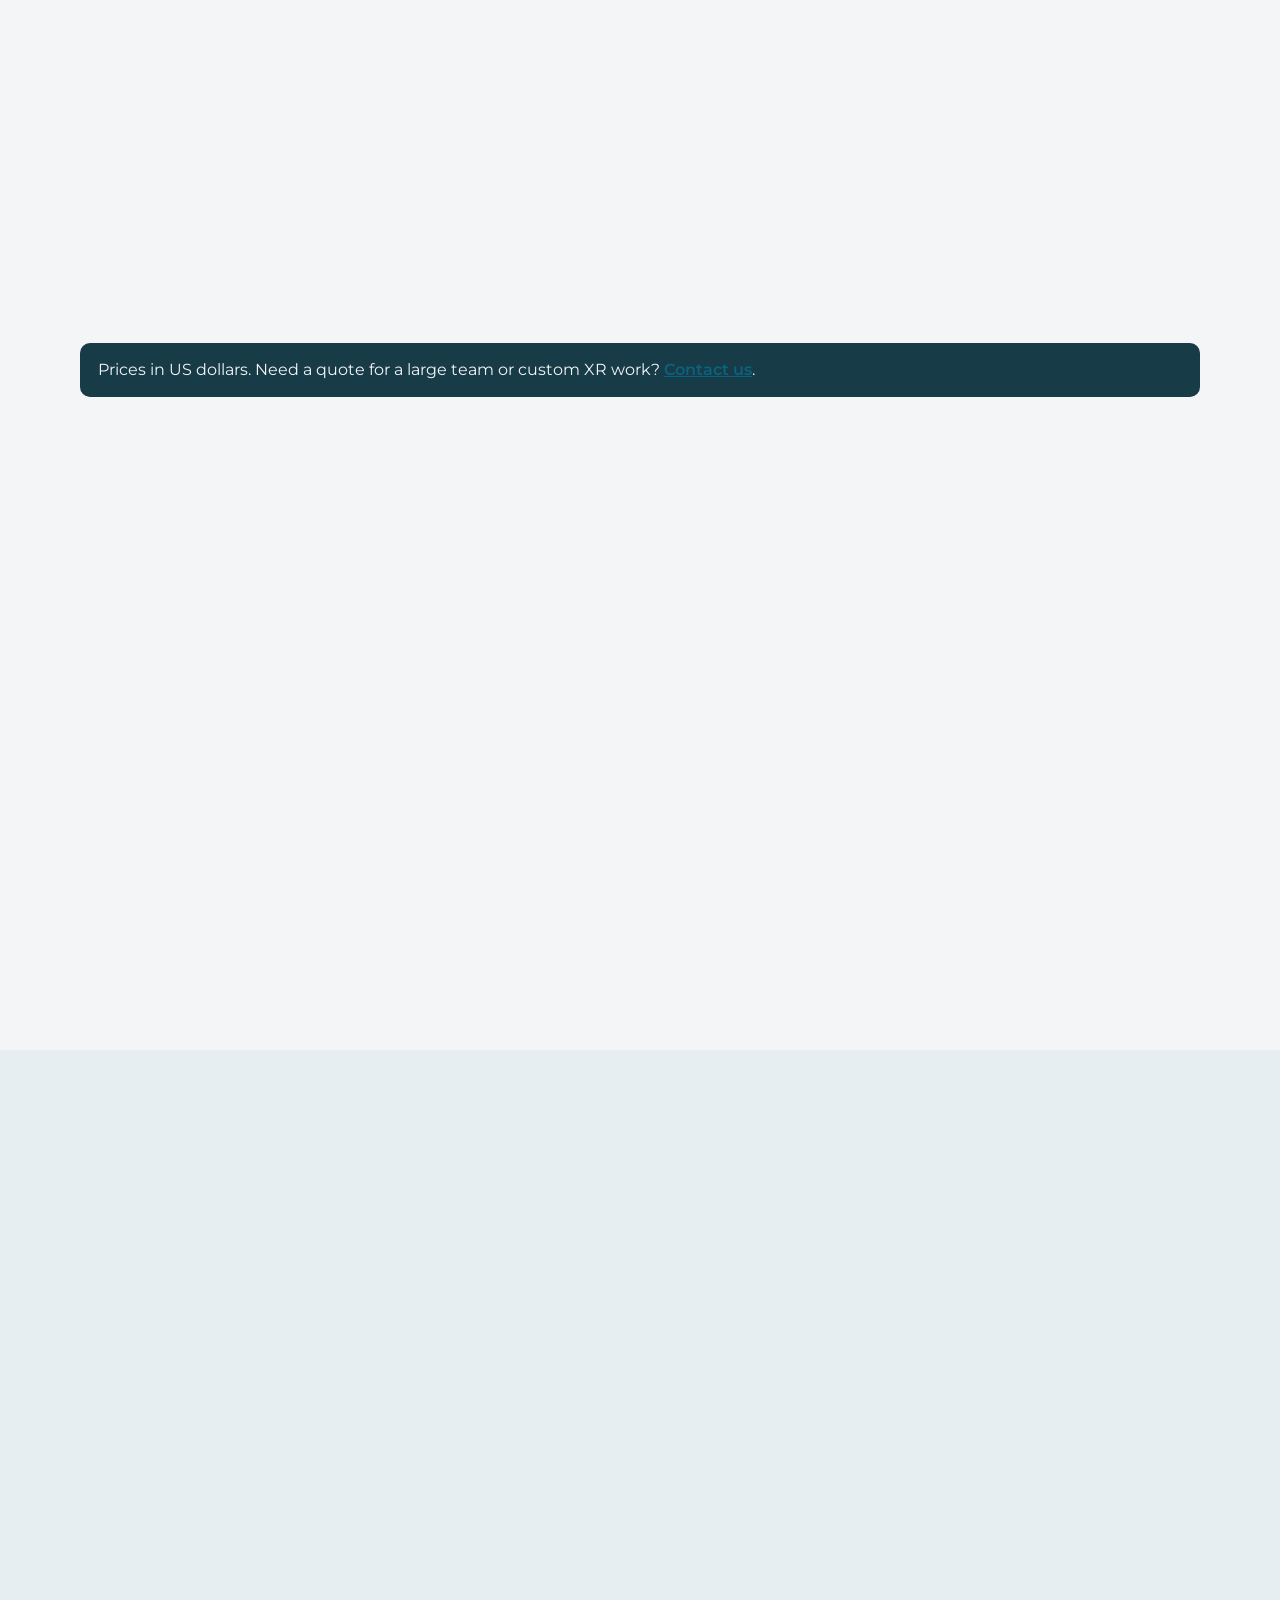
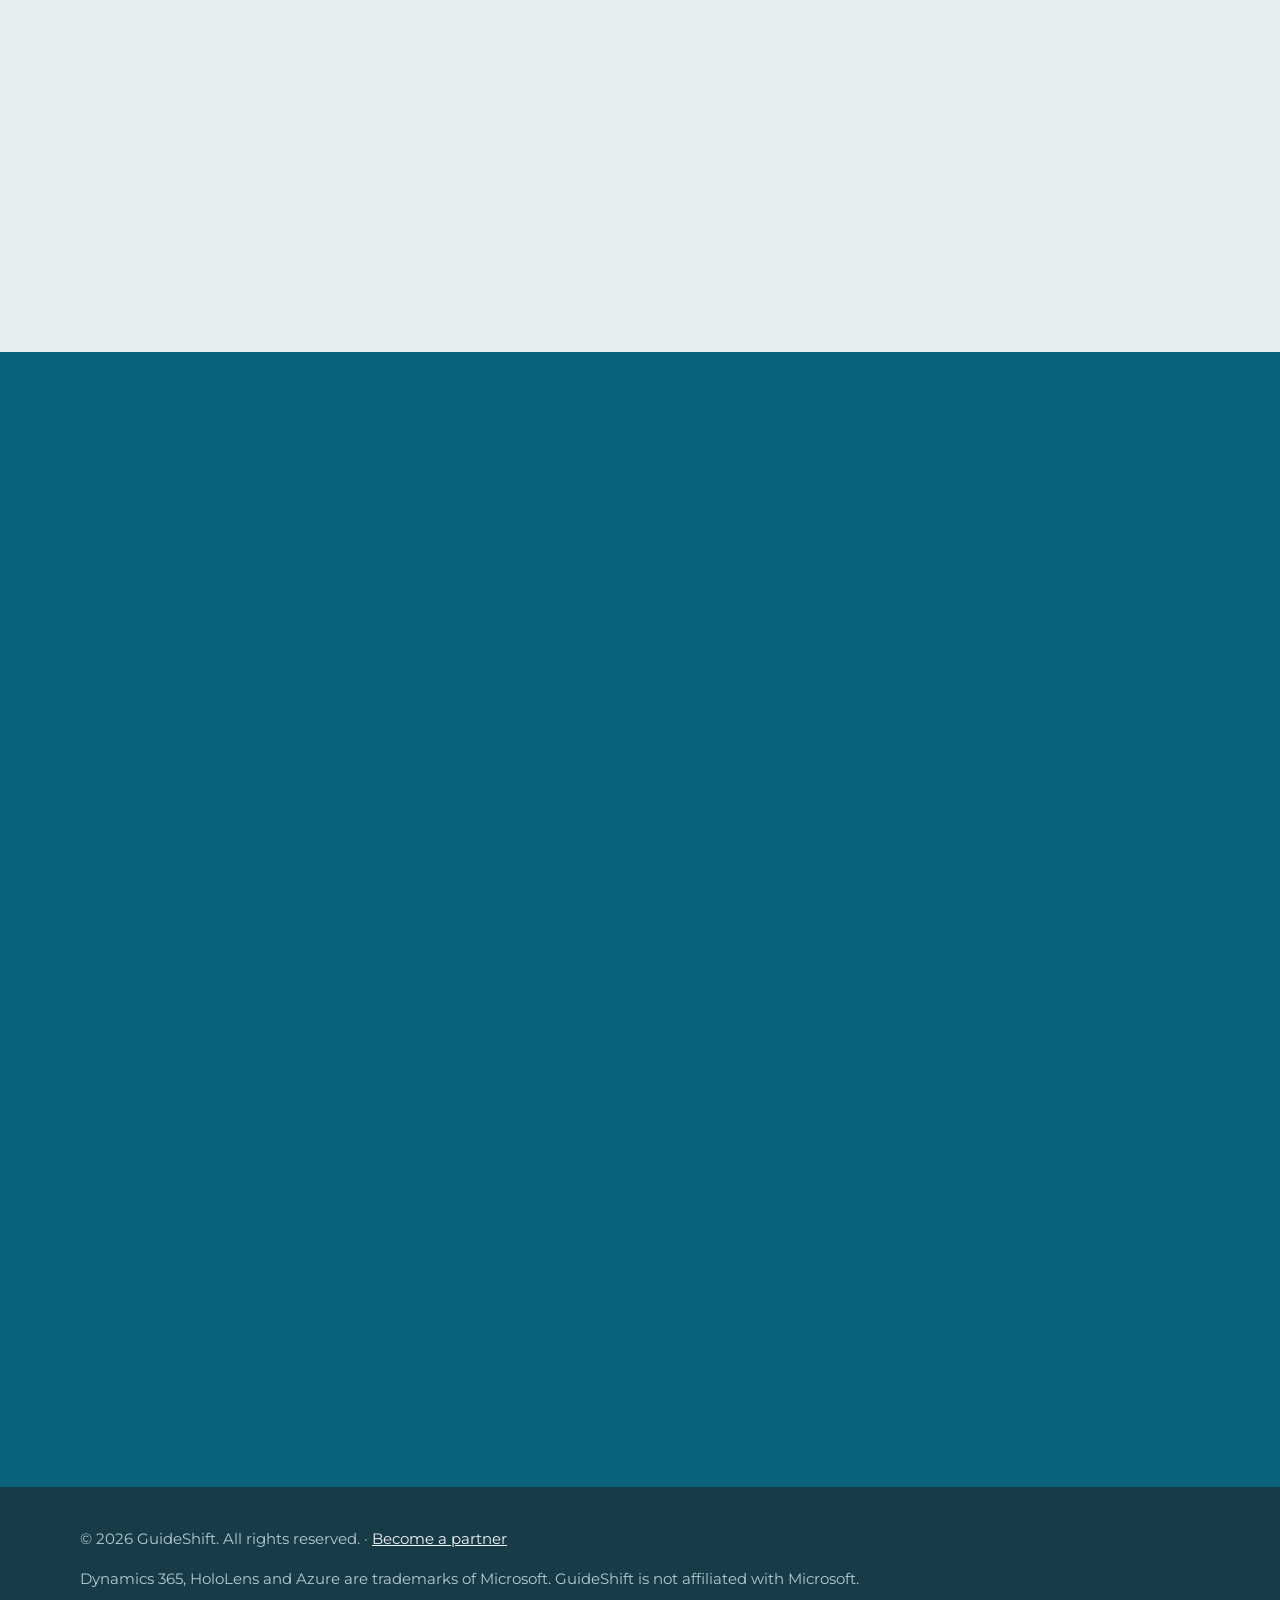
==== commit 2a6a3804: "Cloud only, GuideShift branding, new pricing and contact" ====
--- a/index.html
+++ b/index.html
@@ -3,9 +3,8 @@
 <head>
 <meta charset="utf-8">
 <meta name="viewport" content="width=device-width, initial-scale=1">
-<title>Guide Shift | Continue Your Dynamics 365 Guides Library | EKSON Technology</title>
-<meta name="description" content="Guide Shift continues and extends your Dynamics 365 Guides library: no-cost import, browser authoring, Quest, HoloLens 2 and PICO support, with an in-house engineering and 3D team.">
-<link rel="canonical" href="https://eksontech.com/guide-shift/">
+<title>GuideShift | Continue Your Dynamics 365 Guides Library</title>
+<meta name="description" content="GuideShift continues and extends your Dynamics 365 Guides library: no-cost import, browser authoring, Quest, HoloLens 2 and PICO support, with an in-house engineering and 3D team.">
 <meta name="robots" content="index, follow, max-image-preview:large, max-snippet:-1">
 <meta name="theme-color" content="#F4F5F6">
 <meta name="referrer" content="strict-origin-when-cross-origin">
@@ -15,141 +14,83 @@
 <link rel="icon" href="favicon.svg?v=2" type="image/svg+xml">
 
 <meta property="og:type" content="website">
-<meta property="og:site_name" content="Guide Shift by EKSON Technology">
-<meta property="og:title" content="Guide Shift: your Dynamics 365 Guides library, continued">
+<meta property="og:site_name" content="GuideShift">
+<meta property="og:title" content="GuideShift: your Dynamics 365 Guides library, continued">
 <meta property="og:description" content="Import your D365 guides, edit them in the browser, run them on Quest, HoloLens 2 and PICO headsets.">
-<meta property="og:url" content="https://eksontech.com/guide-shift/">
-<meta property="og:image" content="https://eksontech.com/guide-shift/assets/hero.jpg">
 <meta property="og:image:width" content="1140">
 <meta property="og:image:height" content="619">
 <meta property="og:image:alt" content="A technician wearing a headset follows a step-by-step instruction shown beside a pump, anchored by a printed QR code">
 <meta property="og:locale" content="en_US">
 <meta name="twitter:card" content="summary_large_image">
-<meta name="twitter:title" content="Guide Shift: your Dynamics 365 Guides library, continued">
+<meta name="twitter:title" content="GuideShift: your Dynamics 365 Guides library, continued">
 <meta name="twitter:description" content="Import your D365 guides, edit them in the browser, run them on Quest, HoloLens 2 and PICO headsets.">
-<meta name="twitter:image" content="https://eksontech.com/guide-shift/assets/hero.jpg">
 
 <link rel="preload" href="assets/fonts/rubik-latin-600-normal.woff2" as="font" type="font/woff2" crossorigin>
 <link rel="preload" href="assets/fonts/dm-sans-latin-400-normal.woff2" as="font" type="font/woff2" crossorigin>
 <link rel="preload" href="assets/hero.webp" as="image" type="image/webp" fetchpriority="high">
-<link rel="stylesheet" href="assets/css/style.css?v=13">
-<link rel="stylesheet" href="assets/css/sections.css?v=13">
+<link rel="stylesheet" href="assets/css/style.css?v=15">
+<link rel="stylesheet" href="assets/css/sections.css?v=15">
 
 <script type="application/ld+json">
 {
   "@context": "https://schema.org",
-  "@graph": [
-    {
-      "@type": "Organization",
-      "@id": "https://eksontech.com/#org",
-      "name": "EKSON Technology",
-      "url": "https://eksontech.com"
-    },
-    {
-      "@type": "WebSite",
-      "@id": "https://eksontech.com/guide-shift/#website",
-      "url": "https://eksontech.com/guide-shift/",
-      "name": "Guide Shift",
-      "publisher": {
-        "@id": "https://eksontech.com/#org"
-      },
-      "inLanguage": "en"
-    },
-    {
-      "@type": "WebPage",
-      "@id": "https://eksontech.com/guide-shift/#webpage",
-      "url": "https://eksontech.com/guide-shift/",
-      "name": "Guide Shift: Dynamics 365 Guides Alternative | EKSON Technology",
-      "description": "Guide Shift takes over from Microsoft Dynamics 365 Guides: import your guides, author them in the browser, and run them on Meta Quest, HoloLens 2 and PICO headsets. Available as cloud or on-premises.",
-      "isPartOf": {
-        "@id": "https://eksontech.com/guide-shift/#website"
-      },
-      "primaryImageOfPage": {
-        "@type": "ImageObject",
-        "url": "https://eksontech.com/guide-shift/assets/hero.jpg"
-      },
-      "inLanguage": "en"
-    },
-    {
-      "@type": "SoftwareApplication",
-      "name": "Guide Shift",
-      "applicationCategory": "BusinessApplication",
-      "operatingSystem": "Meta Quest, Microsoft HoloLens 2, PICO 4 Enterprise, Web browser",
-      "description": "Guide Shift takes over from Microsoft Dynamics 365 Guides: import your guides, author them in the browser, and run them on Meta Quest, HoloLens 2 and PICO headsets. Available as cloud or on-premises.",
-      "url": "https://eksontech.com/guide-shift/",
-      "image": "https://eksontech.com/guide-shift/assets/hero.jpg",
-      "publisher": {
-        "@id": "https://eksontech.com/#org"
-      }
-    },
-    {
-      "@type": "FAQPage",
-      "mainEntity": [
-        {
-          "@type": "Question",
-          "name": "How do our existing guides get into Guide Shift?",
-          "acceptedAnswer": {
-            "@type": "Answer",
-            "text": "Export them from Dynamics 365 as .guide files and upload them to the studio. You receive an import report that lists anything needing review. We never ask for your Microsoft credentials."
-          }
-        },
-        {
-          "@type": "Question",
-          "name": "How long does a migration take?",
-          "acceptedAnswer": {
-            "@type": "Answer",
-            "text": "The import itself is quick. The overall timeline depends on how many guides you have and how much you want refined. We scope it in a short assessment and give you a written plan."
-          }
-        },
-        {
-          "@type": "Question",
-          "name": "Will anything be lost or changed?",
-          "acceptedAnswer": {
-            "@type": "Answer",
-            "text": "Nothing is deleted. Items that cannot be reproduced exactly are flagged in the report, and our team resolves them with you."
-          }
-        },
-        {
-          "@type": "Question",
-          "name": "Which headsets can we use?",
-          "acceptedAnswer": {
-            "@type": "Answer",
-            "text": "Meta Quest 3, HoloLens 2 and PICO 4 Enterprise. Existing HoloLens 2 devices stay in service."
-          }
-        },
-        {
-          "@type": "Question",
-          "name": "What about our 3D models and media?",
-          "acceptedAnswer": {
-            "@type": "Answer",
-            "text": "They travel with the guide. Where a model needs optimising for another headset, our 3D artists handle it."
-          }
-        },
-        {
-          "@type": "Question",
-          "name": "Who supports us after go-live?",
-          "acceptedAnswer": {
-            "@type": "Answer",
-            "text": "The engineers, 3D artists and domain specialists who build Guide Shift. You work with one accountable team rather than a ticket queue."
-          }
-        },
-        {
-          "@type": "Question",
-          "name": "Can you create VR training or new content for us?",
-          "acceptedAnswer": {
-            "@type": "Answer",
-            "text": "Yes. We design and build VR training, 3D assets and complete guide libraries as a service, alongside the platform."
-          }
-        },
-        {
-          "@type": "Question",
-          "name": "How is Guide Shift priced?",
-          "acceptedAnswer": {
-            "@type": "Answer",
-            "text": "Guide Shift costs $70 per user per month. For large teams, on-premises installs or custom 3D and VR work, contact us for a quote."
-          }
-        }
-      ]
+  "@type": "FAQPage",
+  "mainEntity": [
+    {
+      "@type": "Question",
+      "name": "How do our existing guides get into GuideShift?",
+      "acceptedAnswer": {
+        "@type": "Answer",
+        "text": "Export them from Dynamics 365 as .guide files and upload them to the studio. You receive an import report that lists anything needing review. We never ask for your Microsoft credentials."
+      }
+    },
+    {
+      "@type": "Question",
+      "name": "How long does a migration take?",
+      "acceptedAnswer": {
+        "@type": "Answer",
+        "text": "The import itself is quick. The overall timeline depends on how many guides you have and how much you want refined. We scope it in a short assessment and give you a written plan."
+      }
+    },
+    {
+      "@type": "Question",
+      "name": "Will anything be lost or changed?",
+      "acceptedAnswer": {
+        "@type": "Answer",
+        "text": "Nothing is deleted. Items that cannot be reproduced exactly are flagged in the report, and our team resolves them with you."
+      }
+    },
+    {
+      "@type": "Question",
+      "name": "Which headsets can we use?",
+      "acceptedAnswer": {
+        "@type": "Answer",
+        "text": "Meta Quest 3, HoloLens 2 and PICO 4 Enterprise. Existing HoloLens 2 devices stay in service."
+      }
+    },
+    {
+      "@type": "Question",
+      "name": "What about our 3D models and media?",
+      "acceptedAnswer": {
+        "@type": "Answer",
+        "text": "They travel with the guide. Where a model needs optimising for another headset, our 3D artists handle it."
+      }
+    },
+    {
+      "@type": "Question",
+      "name": "Can you create XR training or new content for us?",
+      "acceptedAnswer": {
+        "@type": "Answer",
+        "text": "Yes. We design and build XR training, 3D assets and complete guide libraries as a service, alongside the platform."
+      }
+    },
+    {
+      "@type": "Question",
+      "name": "How is GuideShift priced?",
+      "acceptedAnswer": {
+        "@type": "Answer",
+        "text": "GuideShift is $75 per user per month. Remote Assist is sold separately at $65 per user per month, and Guide Backup for your current guides is $25 per month. For large teams or custom XR work, contact us for a quote."
+      }
     }
   ]
 }
@@ -159,20 +100,19 @@
 <a class="skip-link" href="#main">Skip to content</a>
 <header class="site-header">
   <div class="wrap">
-    <a class="brand" href="#main" aria-label="Guide Shift home"><svg class="brand-mark" viewBox="0 0 120 84" width="46" height="32" aria-hidden="true" focusable="false"><rect class="pad" x="14" y="29" width="10" height="28" rx="4.5" fill="#183B48"/>
+    <a class="brand" href="#main" aria-label="GuideShift home"><svg class="brand-mark" viewBox="0 0 120 84" width="46" height="32" aria-hidden="true" focusable="false"><rect class="pad" x="14" y="29" width="10" height="28" rx="4.5" fill="#183B48"/>
 <rect class="pad" x="96" y="29" width="10" height="28" rx="4.5" fill="#183B48"/>
 <path d="M29 31C29 21 37 16.5 47 15.5h26C83 16.5 91 21 91 31v21c0 14-10 19-19 15-6-2.5-8-9.5-12-9.5S54 64.500 48 67c-9 4-19-1-19-15z" fill="#183B48"/>
 <path d="M37 26.500C50 22.500 70 22.500 83 26.500" fill="none" stroke="#F4F5F6" stroke-width="2.600" stroke-linecap="round" opacity=".55"/>
 <polyline class="chev c1" points="66,34 74.500,42.500 66,51" fill="none" stroke="#2596C0" stroke-width="5.500" stroke-linecap="round" stroke-linejoin="round"/>
-<polyline class="chev c2" points="77,34 85.500,42.500 77,51" fill="none" stroke="#31B0D7" stroke-width="5.500" stroke-linecap="round" stroke-linejoin="round"/></svg><span class="brand-text"><b>Guide <i>Shift</i></b><small>by EKSON Technology</small></span></a>
+<polyline class="chev c2" points="77,34 85.500,42.500 77,51" fill="none" stroke="#31B0D7" stroke-width="5.500" stroke-linecap="round" stroke-linejoin="round"/></svg><span class="brand-text"><b>Guide<i>Shift</i></b></span></a>
     <nav class="nav" aria-label="Main navigation">
       <a href="#process">How it works</a>
       <a href="#compare">What carries over</a>
       <a href="#pricing">Pricing</a>
-      <a href="#deployment">Deployment</a>
       <a href="#faq">FAQ</a>
       <a href="partners.html">Partners</a>
-      <a class="btn btn-primary" href="#contact">Get started</a>
+      <a class="btn btn-primary" href="#pricing" data-buy>Buy Now</a>
     </nav>
   </div>
 </header>
@@ -183,9 +123,9 @@
       <div class="hero-copy">
         <p class="deadline">D365 Guides support ends 31 Dec 2026 <strong id="days-left">Plan your move</strong></p>
         <h1 id="hero-title">Your Dynamics 365 Guides library, continued and extended</h1>
-        <p class="lead">Guide Shift carries your procedures and remote-support workflows to a platform that is maintained, multi-device and backed by a dedicated engineering and 3D team.</p>
+        <p class="lead">GuideShift carries your procedures and remote-support workflows to a platform that is maintained, multi-device and backed by a dedicated engineering and 3D team.</p>
         <div class="hero-actions">
-          <a class="btn btn-primary" href="#contact">Get started</a>
+          <a class="btn btn-primary" href="#pricing" data-buy>Buy Now</a>
           <a class="btn btn-ghost" href="#process">How it works</a>
         </div>
       </div>
@@ -199,7 +139,7 @@
     <div class="wrap quad">
       <div class="pillar"><h2 class="h3">No-cost import</h2><p>Bring existing guides over at no charge.</p></div>
       <div class="pillar"><h2 class="h3">Three headset families</h2><p>Quest 3, HoloLens 2, PICO 4 Enterprise.</p></div>
-      <div class="pillar"><h2 class="h3">Your data, your choice</h2><p>Cloud-hosted or fully on-premises.</p></div>
+      <div class="pillar"><h2 class="h3">Fully cloud-hosted</h2><p>Managed and kept up to date for you.</p></div>
       <div class="pillar"><h2 class="h3">Specialists in-house</h2><p>Engineers, 3D artists and domain experts.</p></div>
     </div>
   </section>
@@ -236,7 +176,7 @@
           <p class="note">Only the exported files are needed, never your Microsoft login.</p>
         </div>
         <figure class="shot">
-        <picture><source type="image/webp" srcset="assets/import-report.webp"><img decoding="async" src="assets/import-report.png" width="1440" height="845" loading="lazy" alt="Guide Shift import report listing the items that could not be carried across exactly"></picture>
+        <picture><source type="image/webp" srcset="assets/import-report.webp"><img decoding="async" src="assets/import-report.png" width="1440" height="845" loading="lazy" alt="GuideShift import report listing the items that could not be carried across exactly"></picture>
         <figcaption>The import report.</figcaption>
       </figure>
       </div>
@@ -252,12 +192,12 @@
           <ul class="checks">
             <li><b>Guide Studio.</b> Branching question steps, images, video and 3D, edited without code.</li>
             <li><b>Guide Player.</b> Hands-free operation with spatial cues, anchored by printed QR codes.</li>
-            <li><b>Remote Assist.</b> Bring in an expert live from the same sign-in.</li>
+            <li><b>Remote Assist (add-on).</b> Bring in an expert live from the same sign-in.</li>
             <li><b>Analytics.</b> Every run recorded, so you can see where steps slow down.</li>
           </ul>
         </div>
         <figure class="shot">
-          <picture><source type="image/webp" srcset="assets/studio-editor.webp"><img decoding="async" src="assets/studio-editor.png" width="1600" height="983" loading="lazy" alt="Guide Shift editor showing the step list, the 3D stage and the step details"></picture>
+          <picture><source type="image/webp" srcset="assets/studio-editor.webp"><img decoding="async" src="assets/studio-editor.png" width="1600" height="983" loading="lazy" alt="GuideShift editor showing the step list, the 3D stage and the step details"></picture>
           <figcaption>The editor.</figcaption>
         </figure>
       </div>
@@ -268,18 +208,18 @@
     <div class="wrap">
       <div class="section-head">
         <p class="eyebrow">What carries over</p>
-        <h2 id="cmp-title">Every part of your D365 setup has a home in Guide Shift</h2>
+        <h2 id="cmp-title">Every part of your D365 setup has a home in GuideShift</h2>
       </div>
       <div class="table-wrap">
         <table>
-          <thead><tr><th scope="col">In Dynamics 365</th><th scope="col">In Guide Shift</th><th scope="col">What changes</th></tr></thead>
+          <thead><tr><th scope="col">In Dynamics 365</th><th scope="col">In GuideShift</th><th scope="col">What changes</th></tr></thead>
           <tbody>
             <tr><td>Guides and content</td><td>Imported guides</td><td>Nothing to rebuild</td></tr>
             <tr><td>PC authoring app</td><td>Browser studio</td><td>No installation</td></tr>
             <tr><td>HoloLens operator app</td><td>Guide Player</td><td>Also on Quest 3 and PICO 4</td></tr>
             <tr><td>Spatial anchors</td><td>Printable QR codes</td><td>Cheaper to place and replace</td></tr>
-            <tr><td>Remote Assist</td><td>Remote Assist on Quest 3</td><td>Same idea, newer hardware</td></tr>
-            <tr><td>Dataverse environment</td><td>Your own workspace</td><td>Cloud or on-premises</td></tr>
+            <tr><td>Remote Assist</td><td>Remote Assist on Quest 3 (add-on)</td><td>Same idea, newer hardware</td></tr>
+            <tr><td>Dataverse environment</td><td>Your own cloud workspace</td><td>Nothing to install or maintain</td></tr>
             <tr><td>Product roadmap</td><td>Active development</td><td>Support ends 31 Dec 2026 for D365 Guides</td></tr>
           </tbody>
         </table>
@@ -291,64 +231,46 @@
     <div class="wrap">
       <div class="section-head">
         <p class="eyebrow">Pricing</p>
-        <h2 id="price-title">Simple pricing: one price per user</h2>
-        <p class="lead">No hidden modules. Every user gets the full platform.</p>
-      </div>
-      <div class="split">
+        <h2 id="price-title">Simple, transparent pricing</h2>
+        <p class="lead">Choose your platform and add the services you need. All plans are cloud-hosted.</p>
+      </div>
+      <div class="pricing-grid">
         <div class="price-card">
-          <p class="price-label">Guide Shift</p>
-          <p class="price"><span class="cur">$</span>70</p>
+          <p class="price-label">GuideShift</p>
+          <p class="price"><span class="cur">$</span>75</p>
           <p class="price-unit">per user, per month</p>
-          <a class="btn btn-primary" href="#contact">Get started</a>
-          <p class="price-note">Prices in US dollars.</p>
-        </div>
-        <div class="split-copy">
-          <h3>Included with every user</h3>
           <ul class="checks">
             <li>Guide Studio: browser-based authoring</li>
             <li>Guide Player on Quest 3, HoloLens 2 and PICO 4 Enterprise</li>
-            <li>Remote Assist for live expert support</li>
             <li>Run history and analytics</li>
+            <li>Printable QR anchors</li>
             <li>No-cost import of your existing Dynamics 365 Guides</li>
           </ul>
-          <p class="note">Cloud or on-premises deployment. Need a quote for a large team or an on-premises install? <a href="#contact">Contact us</a>.</p>
-        </div>
-      </div>
-    </div>
-  </section>
-
-  <section id="deployment" aria-labelledby="deploy-title" class="band-sand">
-    <div class="wrap">
-      <div class="section-head">
-        <p class="eyebrow">Deployment options</p>
-        <h2 id="deploy-title">Two ways to deploy, the same Guide Shift</h2>
-        <p class="lead">Same product either way. Choose cloud or on-premises.</p>
-      </div>
-      <div class="options">
-        <article class="option">
-          <header><span class="tag">Option 1</span><h3>Cloud</h3></header>
-          <div class="body">
-            <ul class="checks">
-              <li>Fully managed and kept up to date</li>
-              <li>Nothing to install</li>
-              <li>Your own private workspace</li>
-            </ul>
-            <p class="best"><b>Best for:</b> fast starts</p>
-          </div>
-        </article>
-        <article class="option alt">
-          <header><span class="tag">Option 2</span><h3>On-premises</h3></header>
-          <div class="body">
-            <ul class="checks">
-              <li>Installed inside your own network</li>
-              <li>Data stays in-house</li>
-              <li>Runs without internet</li>
-            </ul>
-            <p class="best"><b>Best for:</b> strict security</p>
-          </div>
-        </article>
-      </div>
-      <p class="both"><b>Both:</b> <span>Open formats, no lock-in</span><span>Offline playback</span></p>
+          <a class="btn btn-primary" href="#contact" data-buy>Buy Now</a>
+        </div>
+        <div class="price-card alt">
+          <p class="price-label">Remote Assist</p>
+          <p class="price"><span class="cur">$</span>65</p>
+          <p class="price-unit">per user, per month</p>
+          <ul class="checks">
+            <li>Live video calls with a remote expert</li>
+            <li>Annotations and file sharing</li>
+            <li>Sold separately from GuideShift</li>
+          </ul>
+          <a class="btn btn-primary" href="#contact" data-buy>Buy Now</a>
+        </div>
+        <div class="price-card alt">
+          <p class="price-label">Guide Backup</p>
+          <p class="price"><span class="cur">$</span>25</p>
+          <p class="price-unit">per month</p>
+          <ul class="checks">
+            <li>Backup of your current Dynamics 365 Guides content</li>
+            <li>Keeps your guides, steps and media safe after end of support</li>
+          </ul>
+          <a class="btn btn-primary" href="#contact" data-buy>Buy Now</a>
+        </div>
+      </div>
+      <p class="note">Prices in US dollars. Need a quote for a large team or custom XR work? <a href="#contact">Contact us</a>.</p>
     </div>
   </section>
 
@@ -375,14 +297,13 @@
         <h2 id="faq-title">Frequently asked questions</h2>
       </div>
       <div class="faq">
-        <details><summary>How do our existing guides get into Guide Shift?</summary><p>Export them from Dynamics 365 as .guide files and upload them to the studio. You receive an import report that lists anything needing review. We never ask for your Microsoft credentials.</p></details>
+        <details><summary>How do our existing guides get into GuideShift?</summary><p>Export them from Dynamics 365 as .guide files and upload them to the studio. You receive an import report that lists anything needing review. We never ask for your Microsoft credentials.</p></details>
         <details><summary>How long does a migration take?</summary><p>The import itself is quick. The overall timeline depends on how many guides you have and how much you want refined. We scope it in a short assessment and give you a written plan.</p></details>
         <details><summary>Will anything be lost or changed?</summary><p>Nothing is deleted. Items that cannot be reproduced exactly are flagged in the report, and our team resolves them with you.</p></details>
         <details><summary>Which headsets can we use?</summary><p>Meta Quest 3, HoloLens 2 and PICO 4 Enterprise. Existing HoloLens 2 devices stay in service.</p></details>
         <details><summary>What about our 3D models and media?</summary><p>They travel with the guide. Where a model needs optimising for another headset, our 3D artists handle it.</p></details>
-        <details><summary>Who supports us after go-live?</summary><p>The engineers, 3D artists and domain specialists who build Guide Shift. You work with one accountable team rather than a ticket queue.</p></details>
-        <details><summary>Can you create VR training or new content for us?</summary><p>Yes. We design and build VR training, 3D assets and complete guide libraries as a service, alongside the platform.</p></details>
-        <details><summary>How is Guide Shift priced?</summary><p>Guide Shift costs $70 per user per month. For large teams, on-premises installs or custom 3D and VR work, contact us for a quote.</p></details>
+        <details><summary>Can you create XR training or new content for us?</summary><p>Yes. We design and build XR training, 3D assets and complete guide libraries as a service, alongside the platform.</p></details>
+        <details><summary>How is GuideShift priced?</summary><p>GuideShift is $75 per user per month. Remote Assist is sold separately at $65 per user per month, and Guide Backup for your current guides is $25 per month. For large teams or custom XR work, contact us for a quote.</p></details>
       </div>
     </div>
   </section>
@@ -394,7 +315,7 @@
         <h2 id="contact-title">Start your Dynamics 365 Guides migration</h2>
         <ul class="checks">
           <li>No-cost import of your existing guides</li>
-          <li>Cloud or on-premises deployment</li>
+          <li>Fully cloud-hosted, nothing to install</li>
           <li>Competitive pricing from an in-house team</li>
         </ul>
       </div>
@@ -423,18 +344,11 @@
           <label for="f-guides">Approx. number of guides<input id="f-guides" name="guides" inputmode="numeric" maxlength="10"></label>
           <label for="f-devices">Headsets in use<input id="f-devices" name="devices" placeholder="e.g. HoloLens 2, Quest 3" maxlength="100"></label>
         </div>
-        <label for="f-deploy">Preferred deployment
-          <select id="f-deploy" name="deploy">
-            <option value="">Not sure yet</option>
-            <option>Cloud</option>
-            <option>On-premises</option>
-          </select>
-        </label>
         <label for="f-msg">Additional details<textarea id="f-msg" name="message" maxlength="2000"></textarea></label>
         <div class="hp" aria-hidden="true"><label>Leave this field empty<input name="website" tabindex="-1" autocomplete="off"></label></div>
         <button class="btn btn-primary" type="submit">Submit inquiry</button>
         <p class="form-msg" id="form-msg" role="status" hidden></p>
-        <p class="form-note">We will reply to the email address you provide. You can also write to us directly at <a href="mailto:info@eksontech.com">info@eksontech.com</a>.</p>
+        <p class="form-note">We will reply to the email address you provide. You can also write to us directly at <a href="mailto:CS@ucg.ae">CS@ucg.ae</a>.</p>
       </form>
     </div>
   </section>
@@ -442,11 +356,11 @@
 
 <footer>
   <div class="wrap">
-    <span><a href="partners.html">Become a partner</a> · Guide Shift is a product of <a href="https://eksontech.com" rel="noopener">EKSON Technology</a>.</span>
-    <span>Dynamics 365, HoloLens and Azure are trademarks of Microsoft. Guide Shift is not affiliated with Microsoft.</span>
+    <span>&copy; 2026 GuideShift. All rights reserved. &middot; <a href="partners.html">Become a partner</a></span>
+    <span>Dynamics 365, HoloLens and Azure are trademarks of Microsoft. GuideShift is not affiliated with Microsoft.</span>
   </div>
 </footer>
 
-<script src="assets/js/main.js?v=13" defer></script>
+<script src="assets/js/main.js?v=15" defer></script>
 </body>
 </html>
--- a/assets/css/sections.css
+++ b/assets/css/sections.css
@@ -74,3 +74,35 @@
 .partner-panel .eyebrow{color:#BFEAF6}.partner-panel .panel-big{font-size:clamp(24px,3vw,32px);font-weight:700;line-height:1.2}
 .partner-panel p:last-child{color:#B6CAD3}
 .note a{color:#0B627D;font-weight:600}
+
+.stats{display:grid;grid-template-columns:repeat(4,1fr);gap:24px}
+.stat{display:grid;gap:6px;align-content:start}
+.stat b{font-size:clamp(26px,3.4vw,38px);font-weight:800;color:#0B627D;letter-spacing:-.02em}
+.stat span{font-size:15px;color:#44606C}
+@media(max-width:900px){.stats{grid-template-columns:1fr 1fr}}@media(max-width:520px){.stats{grid-template-columns:1fr}}
+.bars{display:grid;gap:26px;max-width:860px;margin:0 auto}
+.bar-head{display:flex;justify-content:space-between;gap:16px;font-weight:600;color:#183B48;margin-bottom:8px}
+.bar-head b{color:#0B627D;white-space:nowrap}
+.bar-track{height:14px;background:#D3DDE2;border-radius:4px;overflow:hidden}
+.bar{height:100%;background:linear-gradient(90deg,#0B627D,#31B0D7);border-radius:4px}
+.bar.w19{width:55%}.bar.w28{width:81%}.bar.w29{width:84%}.bar.w15{width:43%}
+.bar-row p{margin-top:8px;font-size:15px;color:#44606C}
+.reveal .bar{transform:scaleX(0);transform-origin:left center;transition:transform 1.1s cubic-bezier(.2,.7,.2,1) .2s}
+.reveal.in .bar{transform:none}
+.features.three{grid-template-columns:repeat(3,1fr)}
+@media(max-width:900px){.features.three{grid-template-columns:1fr}}
+.steps-row{margin-top:40px}
+.sources{font-size:13px;color:#44606C;max-width:900px;line-height:1.6}
+
+.pricing-grid{display:grid;grid-template-columns:repeat(3,1fr);gap:24px;align-items:stretch}
+@media(max-width:980px){.pricing-grid{grid-template-columns:1fr}}
+.pricing-grid .price-card{display:flex;flex-direction:column;align-items:flex-start;gap:8px}
+.pricing-grid .price-card .checks{margin:10px 0 20px}
+.pricing-grid .price-card .btn{margin-top:auto}
+.price-card:not(.alt) .checks li{color:#E7F6FB}
+.price-card:not(.alt) .checks li::before{background:#31B0D7}
+.price-card:not(.alt) .btn-primary{background:#31B0D7;color:#0F2A35}
+.price-card:not(.alt) .btn-primary:hover{background:#5CC6E6}
+.price-card.alt{background:#fff;color:#183B48;border:1px solid #D3DDE2;box-shadow:none}
+.price-card.alt .price-label,.price-card.alt .cur{color:#0B627D}
+.price-card.alt .checks li{color:#44606C}
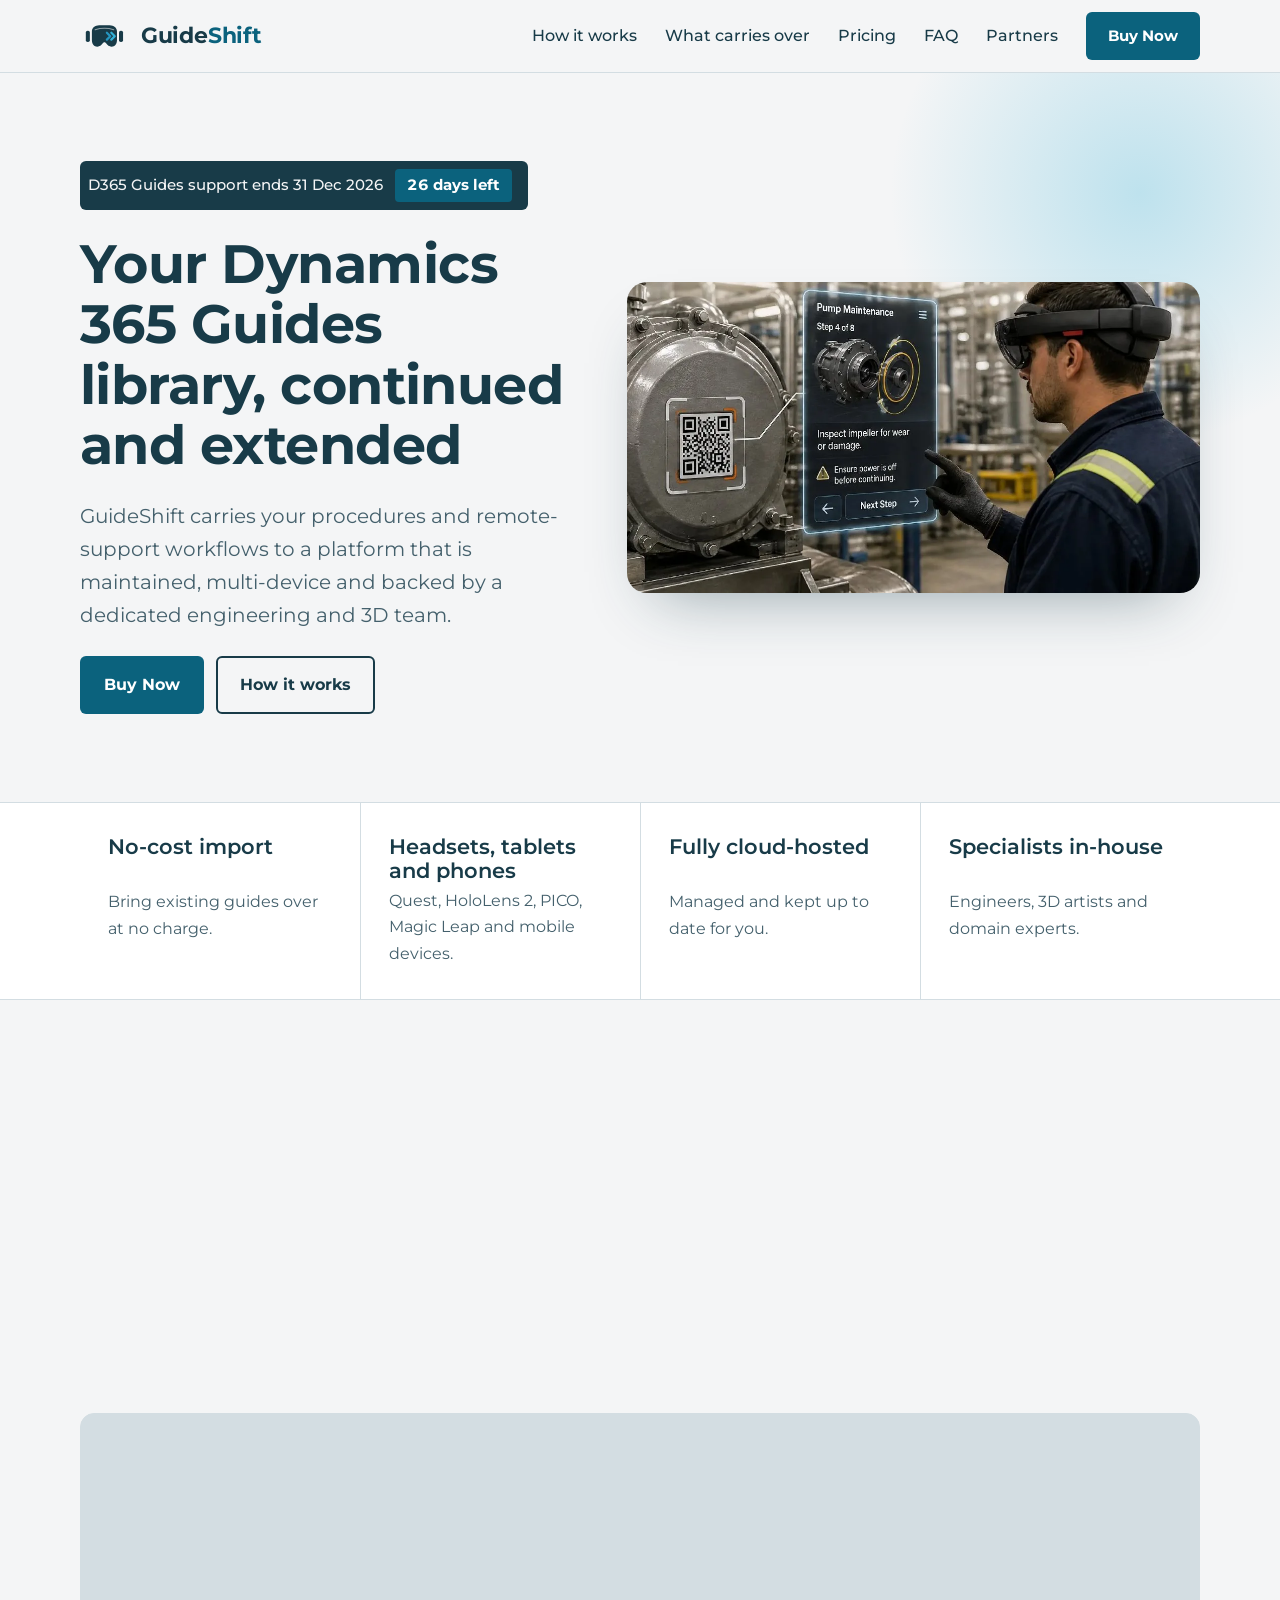
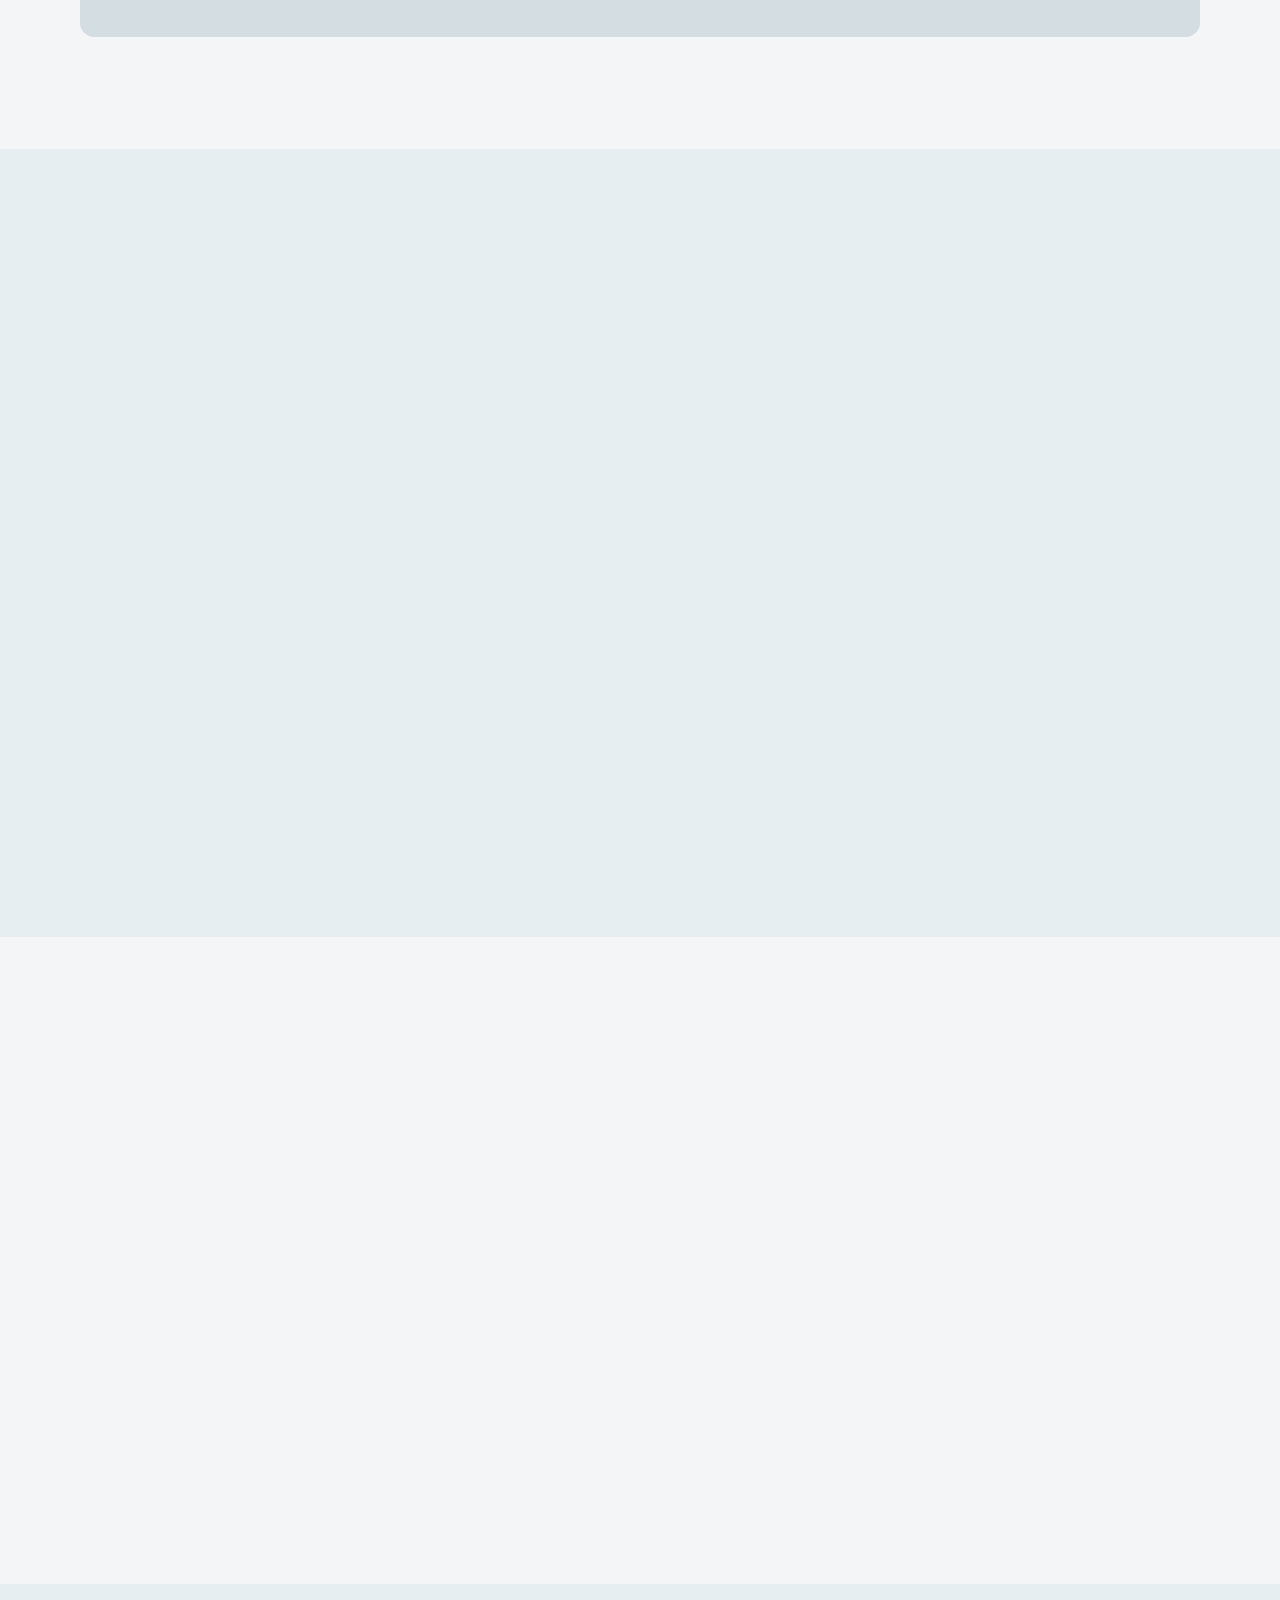
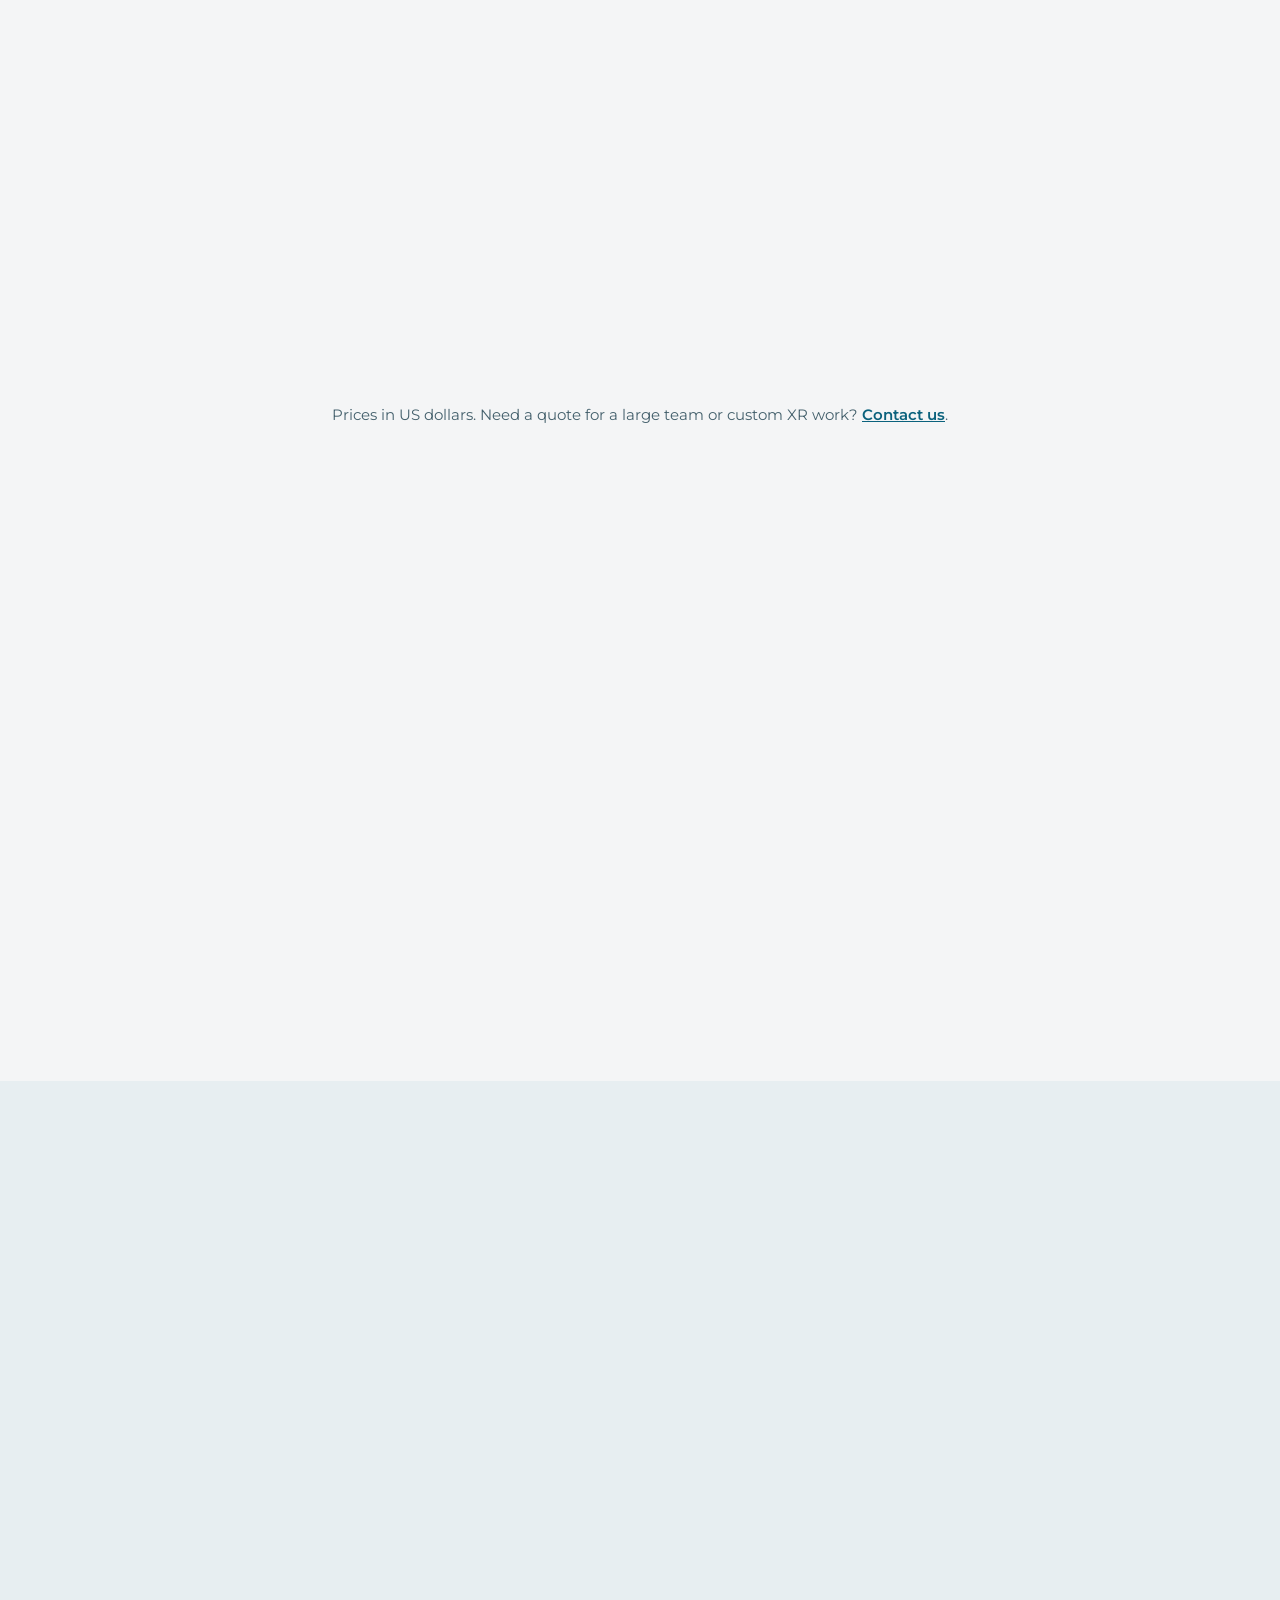
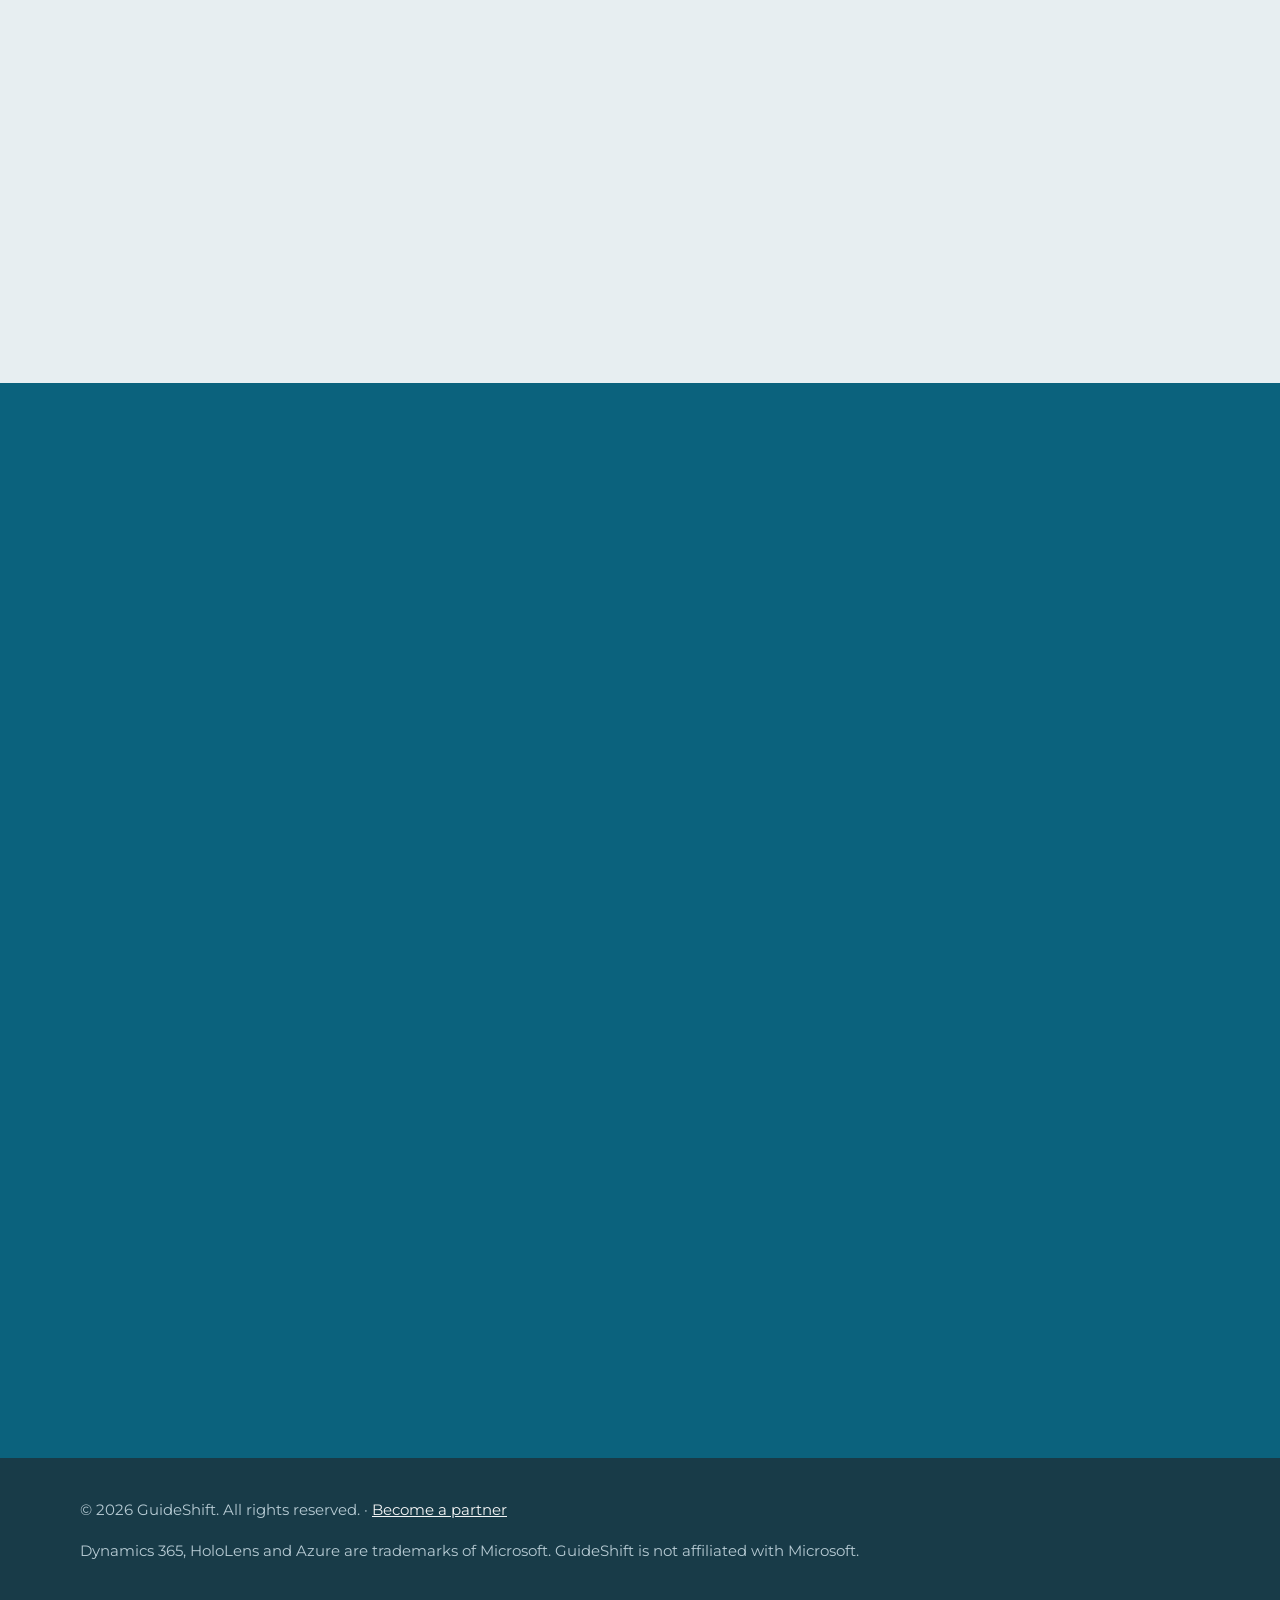
==== commit c080be2b: "Cloud only, GuideShift branding, new pricing and contact" ====
--- a/index.html
+++ b/index.html
@@ -16,20 +16,20 @@
 <meta property="og:type" content="website">
 <meta property="og:site_name" content="GuideShift">
 <meta property="og:title" content="GuideShift: your Dynamics 365 Guides library, continued">
-<meta property="og:description" content="Import your D365 guides, edit them in the browser, run them on Quest, HoloLens 2 and PICO headsets.">
+<meta property="og:description" content="Import your D365 guides, edit them in the browser, run them on headsets, tablets and phones.">
 <meta property="og:image:width" content="1140">
 <meta property="og:image:height" content="619">
 <meta property="og:image:alt" content="A technician wearing a headset follows a step-by-step instruction shown beside a pump, anchored by a printed QR code">
 <meta property="og:locale" content="en_US">
 <meta name="twitter:card" content="summary_large_image">
 <meta name="twitter:title" content="GuideShift: your Dynamics 365 Guides library, continued">
-<meta name="twitter:description" content="Import your D365 guides, edit them in the browser, run them on Quest, HoloLens 2 and PICO headsets.">
+<meta name="twitter:description" content="Import your D365 guides, edit them in the browser, run them on headsets, tablets and phones.">
 
 <link rel="preload" href="assets/fonts/rubik-latin-600-normal.woff2" as="font" type="font/woff2" crossorigin>
 <link rel="preload" href="assets/fonts/dm-sans-latin-400-normal.woff2" as="font" type="font/woff2" crossorigin>
 <link rel="preload" href="assets/hero.webp" as="image" type="image/webp" fetchpriority="high">
-<link rel="stylesheet" href="assets/css/style.css?v=15">
-<link rel="stylesheet" href="assets/css/sections.css?v=15">
+<link rel="stylesheet" href="assets/css/style.css?v=16">
+<link rel="stylesheet" href="assets/css/sections.css?v=16">
 
 <script type="application/ld+json">
 {
@@ -62,10 +62,10 @@
     },
     {
       "@type": "Question",
-      "name": "Which headsets can we use?",
-      "acceptedAnswer": {
-        "@type": "Answer",
-        "text": "Meta Quest 3, HoloLens 2 and PICO 4 Enterprise. Existing HoloLens 2 devices stay in service."
+      "name": "Which devices can we use?",
+      "acceptedAnswer": {
+        "@type": "Answer",
+        "text": "Meta Quest 3, HoloLens 2, PICO 4 Enterprise and Magic Leap headsets, as well as tablets and mobile phones. Existing HoloLens 2 devices stay in service."
       }
     },
     {
@@ -138,7 +138,7 @@
   <section class="pillars" aria-label="Key facts">
     <div class="wrap quad">
       <div class="pillar"><h2 class="h3">No-cost import</h2><p>Bring existing guides over at no charge.</p></div>
-      <div class="pillar"><h2 class="h3">Three headset families</h2><p>Quest 3, HoloLens 2, PICO 4 Enterprise.</p></div>
+      <div class="pillar"><h2 class="h3">Headsets, tablets and phones</h2><p>Quest, HoloLens 2, PICO, Magic Leap and mobile devices.</p></div>
       <div class="pillar"><h2 class="h3">Fully cloud-hosted</h2><p>Managed and kept up to date for you.</p></div>
       <div class="pillar"><h2 class="h3">Specialists in-house</h2><p>Engineers, 3D artists and domain experts.</p></div>
     </div>
@@ -216,7 +216,7 @@
           <tbody>
             <tr><td>Guides and content</td><td>Imported guides</td><td>Nothing to rebuild</td></tr>
             <tr><td>PC authoring app</td><td>Browser studio</td><td>No installation</td></tr>
-            <tr><td>HoloLens operator app</td><td>Guide Player</td><td>Also on Quest 3 and PICO 4</td></tr>
+            <tr><td>HoloLens operator app</td><td>Guide Player</td><td>Also on Quest, PICO, Magic Leap, tablets and phones</td></tr>
             <tr><td>Spatial anchors</td><td>Printable QR codes</td><td>Cheaper to place and replace</td></tr>
             <tr><td>Remote Assist</td><td>Remote Assist on Quest 3 (add-on)</td><td>Same idea, newer hardware</td></tr>
             <tr><td>Dataverse environment</td><td>Your own cloud workspace</td><td>Nothing to install or maintain</td></tr>
@@ -232,16 +232,17 @@
       <div class="section-head">
         <p class="eyebrow">Pricing</p>
         <h2 id="price-title">Simple, transparent pricing</h2>
-        <p class="lead">Choose your platform and add the services you need. All plans are cloud-hosted.</p>
+        <p class="lead">Start with the platform and add Remote Assist or Guide Backup when you need them. Everything is cloud-hosted.</p>
       </div>
       <div class="pricing-grid">
         <div class="price-card">
-          <p class="price-label">GuideShift</p>
-          <p class="price"><span class="cur">$</span>75</p>
-          <p class="price-unit">per user, per month</p>
+          <span class="price-tag">Platform</span>
+          <h3 class="price-label">GuideShift</h3>
+          <p class="price-desc">Author guides in the browser and run them on every device.</p>
+          <p class="price"><span class="cur">$</span>75<span class="per">/ user / month</span></p>
           <ul class="checks">
             <li>Guide Studio: browser-based authoring</li>
-            <li>Guide Player on Quest 3, HoloLens 2 and PICO 4 Enterprise</li>
+            <li>Guide Player on headsets, tablets and phones</li>
             <li>Run history and analytics</li>
             <li>Printable QR anchors</li>
             <li>No-cost import of your existing Dynamics 365 Guides</li>
@@ -249,9 +250,10 @@
           <a class="btn btn-primary" href="#contact" data-buy>Buy Now</a>
         </div>
         <div class="price-card alt">
-          <p class="price-label">Remote Assist</p>
-          <p class="price"><span class="cur">$</span>65</p>
-          <p class="price-unit">per user, per month</p>
+          <span class="price-tag">Add-on</span>
+          <h3 class="price-label">Remote Assist</h3>
+          <p class="price-desc">Live expert help for the person on the floor.</p>
+          <p class="price"><span class="cur">$</span>65<span class="per">/ user / month</span></p>
           <ul class="checks">
             <li>Live video calls with a remote expert</li>
             <li>Annotations and file sharing</li>
@@ -260,9 +262,10 @@
           <a class="btn btn-primary" href="#contact" data-buy>Buy Now</a>
         </div>
         <div class="price-card alt">
-          <p class="price-label">Guide Backup</p>
-          <p class="price"><span class="cur">$</span>25</p>
-          <p class="price-unit">per month</p>
+          <span class="price-tag">Service</span>
+          <h3 class="price-label">Guide Backup</h3>
+          <p class="price-desc">A safe copy of the guides you have today.</p>
+          <p class="price"><span class="cur">$</span>25<span class="per">/ month</span></p>
           <ul class="checks">
             <li>Backup of your current Dynamics 365 Guides content</li>
             <li>Keeps your guides, steps and media safe after end of support</li>
@@ -270,7 +273,7 @@
           <a class="btn btn-primary" href="#contact" data-buy>Buy Now</a>
         </div>
       </div>
-      <p class="note">Prices in US dollars. Need a quote for a large team or custom XR work? <a href="#contact">Contact us</a>.</p>
+      <p class="pricing-note">Prices in US dollars. Need a quote for a large team or custom XR work? <a href="#contact">Contact us</a>.</p>
     </div>
   </section>
 
@@ -300,7 +303,7 @@
         <details><summary>How do our existing guides get into GuideShift?</summary><p>Export them from Dynamics 365 as .guide files and upload them to the studio. You receive an import report that lists anything needing review. We never ask for your Microsoft credentials.</p></details>
         <details><summary>How long does a migration take?</summary><p>The import itself is quick. The overall timeline depends on how many guides you have and how much you want refined. We scope it in a short assessment and give you a written plan.</p></details>
         <details><summary>Will anything be lost or changed?</summary><p>Nothing is deleted. Items that cannot be reproduced exactly are flagged in the report, and our team resolves them with you.</p></details>
-        <details><summary>Which headsets can we use?</summary><p>Meta Quest 3, HoloLens 2 and PICO 4 Enterprise. Existing HoloLens 2 devices stay in service.</p></details>
+        <details><summary>Which devices can we use?</summary><p>Meta Quest 3, HoloLens 2, PICO 4 Enterprise and Magic Leap headsets, as well as tablets and mobile phones. Existing HoloLens 2 devices stay in service.</p></details>
         <details><summary>What about our 3D models and media?</summary><p>They travel with the guide. Where a model needs optimising for another headset, our 3D artists handle it.</p></details>
         <details><summary>Can you create XR training or new content for us?</summary><p>Yes. We design and build XR training, 3D assets and complete guide libraries as a service, alongside the platform.</p></details>
         <details><summary>How is GuideShift priced?</summary><p>GuideShift is $75 per user per month. Remote Assist is sold separately at $65 per user per month, and Guide Backup for your current guides is $25 per month. For large teams or custom XR work, contact us for a quote.</p></details>
@@ -342,13 +345,12 @@
         </label>
         <div class="form-row">
           <label for="f-guides">Approx. number of guides<input id="f-guides" name="guides" inputmode="numeric" maxlength="10"></label>
-          <label for="f-devices">Headsets in use<input id="f-devices" name="devices" placeholder="e.g. HoloLens 2, Quest 3" maxlength="100"></label>
+          <label for="f-devices">Devices in use<input id="f-devices" name="devices" placeholder="e.g. HoloLens 2, tablets" maxlength="100"></label>
         </div>
         <label for="f-msg">Additional details<textarea id="f-msg" name="message" maxlength="2000"></textarea></label>
         <div class="hp" aria-hidden="true"><label>Leave this field empty<input name="website" tabindex="-1" autocomplete="off"></label></div>
         <button class="btn btn-primary" type="submit">Submit inquiry</button>
         <p class="form-msg" id="form-msg" role="status" hidden></p>
-        <p class="form-note">We will reply to the email address you provide. You can also write to us directly at <a href="mailto:CS@ucg.ae">CS@ucg.ae</a>.</p>
       </form>
     </div>
   </section>
@@ -361,6 +363,6 @@
   </div>
 </footer>
 
-<script src="assets/js/main.js?v=15" defer></script>
+<script src="assets/js/main.js?v=16" defer></script>
 </body>
 </html>
--- a/assets/css/sections.css
+++ b/assets/css/sections.css
@@ -73,7 +73,7 @@
 .partner-panel{background:#183B48;color:#fff;border-radius:var(--radius);padding:40px;display:grid;gap:14px;align-content:center}
 .partner-panel .eyebrow{color:#BFEAF6}.partner-panel .panel-big{font-size:clamp(24px,3vw,32px);font-weight:700;line-height:1.2}
 .partner-panel p:last-child{color:#B6CAD3}
-.note a{color:#0B627D;font-weight:600}
+.note a{color:#31B0D7;font-weight:600;text-decoration:underline}
 
 .stats{display:grid;grid-template-columns:repeat(4,1fr);gap:24px}
 .stat{display:grid;gap:6px;align-content:start}
@@ -106,3 +106,21 @@
 .price-card.alt{background:#fff;color:#183B48;border:1px solid #D3DDE2;box-shadow:none}
 .price-card.alt .price-label,.price-card.alt .cur{color:#0B627D}
 .price-card.alt .checks li{color:#44606C}
+
+/* Pricing redesign */
+.pricing-grid{gap:28px}
+.pricing-grid .price-card{padding:34px 30px;border-radius:16px;gap:0}
+.price-tag{font-size:12px;font-weight:700;letter-spacing:.12em;text-transform:uppercase;padding:5px 10px;border-radius:4px;background:rgba(49,176,215,.2);color:#BFEAF6;margin-bottom:18px}
+.price-card.alt .price-tag{background:#E7EEF1;color:#0B627D}
+.pricing-grid .price-label{font-size:26px;font-weight:700;letter-spacing:0;text-transform:none;color:#fff}
+.price-card.alt .price-label{color:#183B48}
+.price-desc{font-size:15px;line-height:1.5;color:#B6CAD3;margin:6px 0 22px}
+.price-card.alt .price-desc{color:#44606C}
+.pricing-grid .price{font-size:clamp(52px,5vw,64px);line-height:1;margin:0;display:flex;align-items:baseline}
+.price .per{font-size:15px;font-weight:600;letter-spacing:0;margin-left:10px;color:#B6CAD3}
+.price-card.alt .per{color:#44606C}
+.pricing-grid .checks{margin:26px 0 28px;padding-top:24px;border-top:1px solid rgba(255,255,255,.2);width:100%}
+.price-card.alt .checks{border-top-color:#D3DDE2}
+.pricing-grid .btn{width:100%;text-align:center;justify-content:center}
+.pricing-note{text-align:center;color:#44606C;margin-top:30px;font-size:15px}
+.pricing-note a{color:#0B627D;font-weight:600;text-decoration:underline}
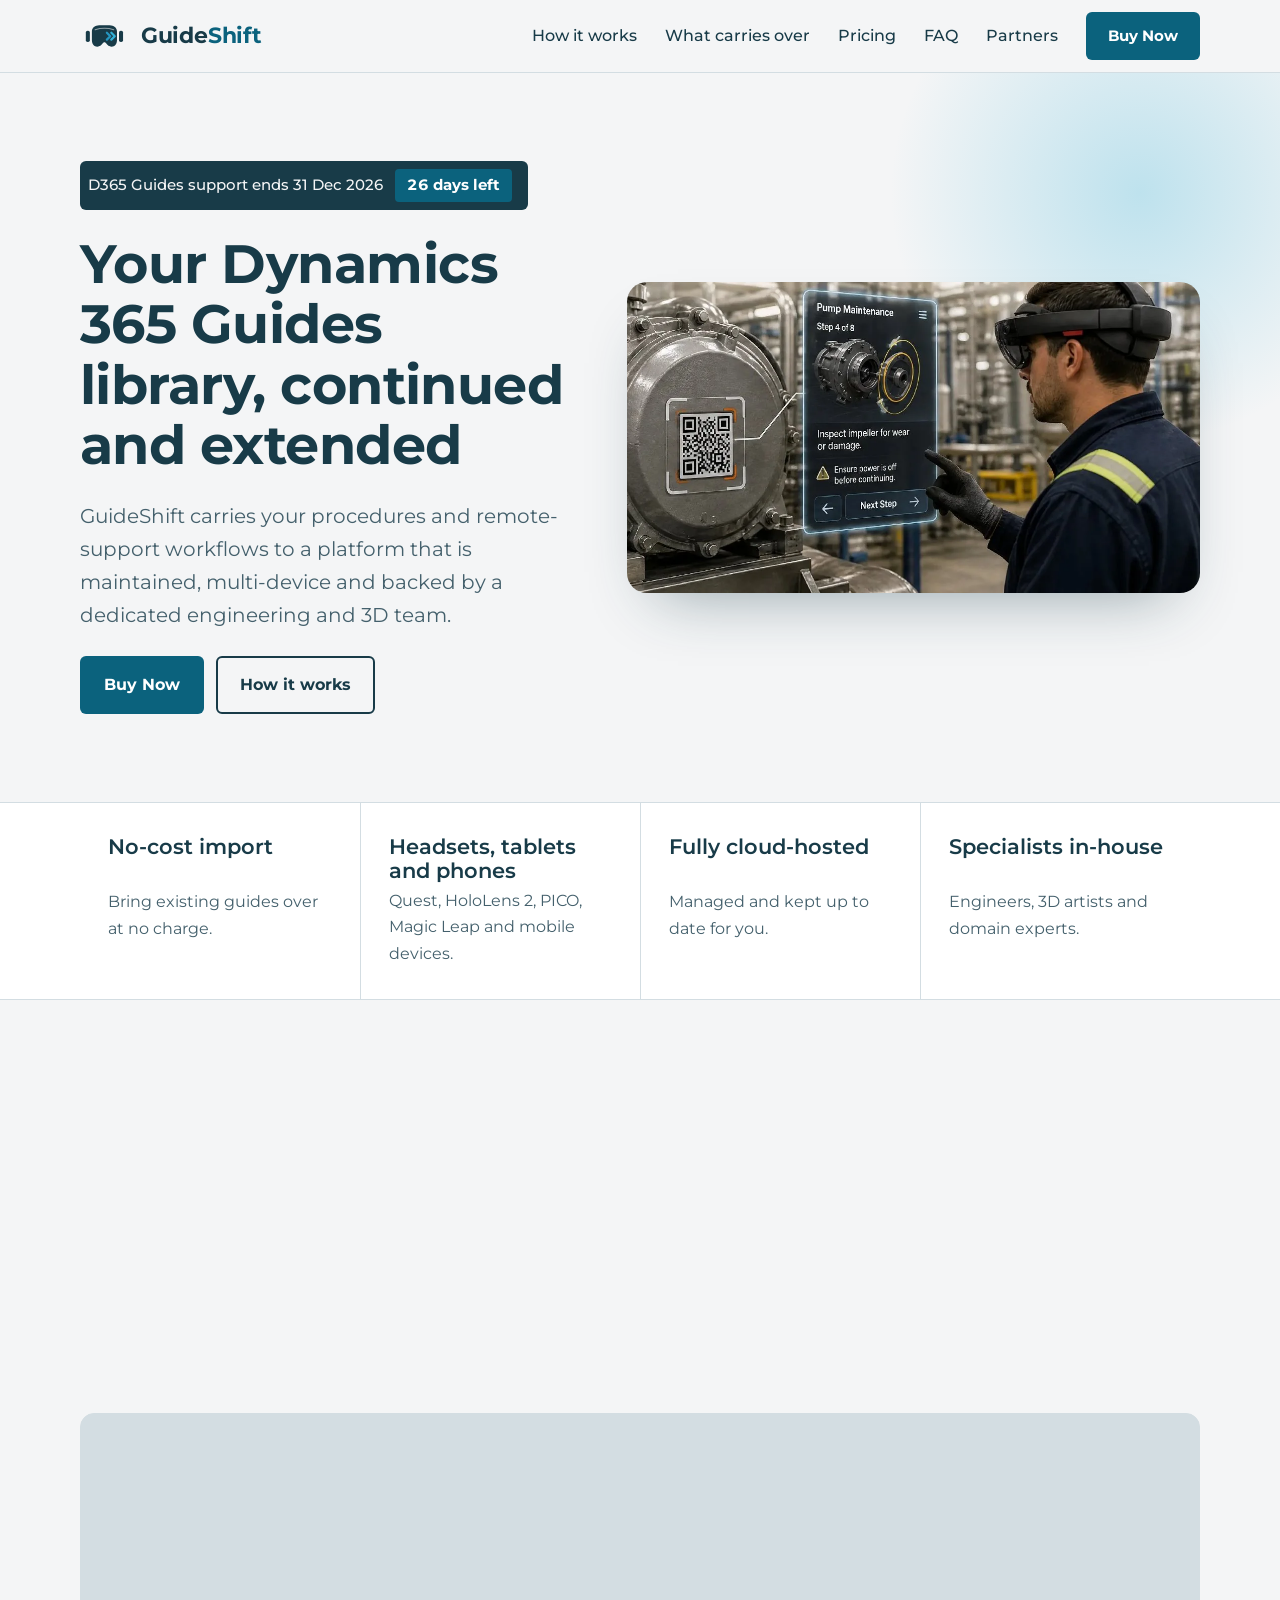
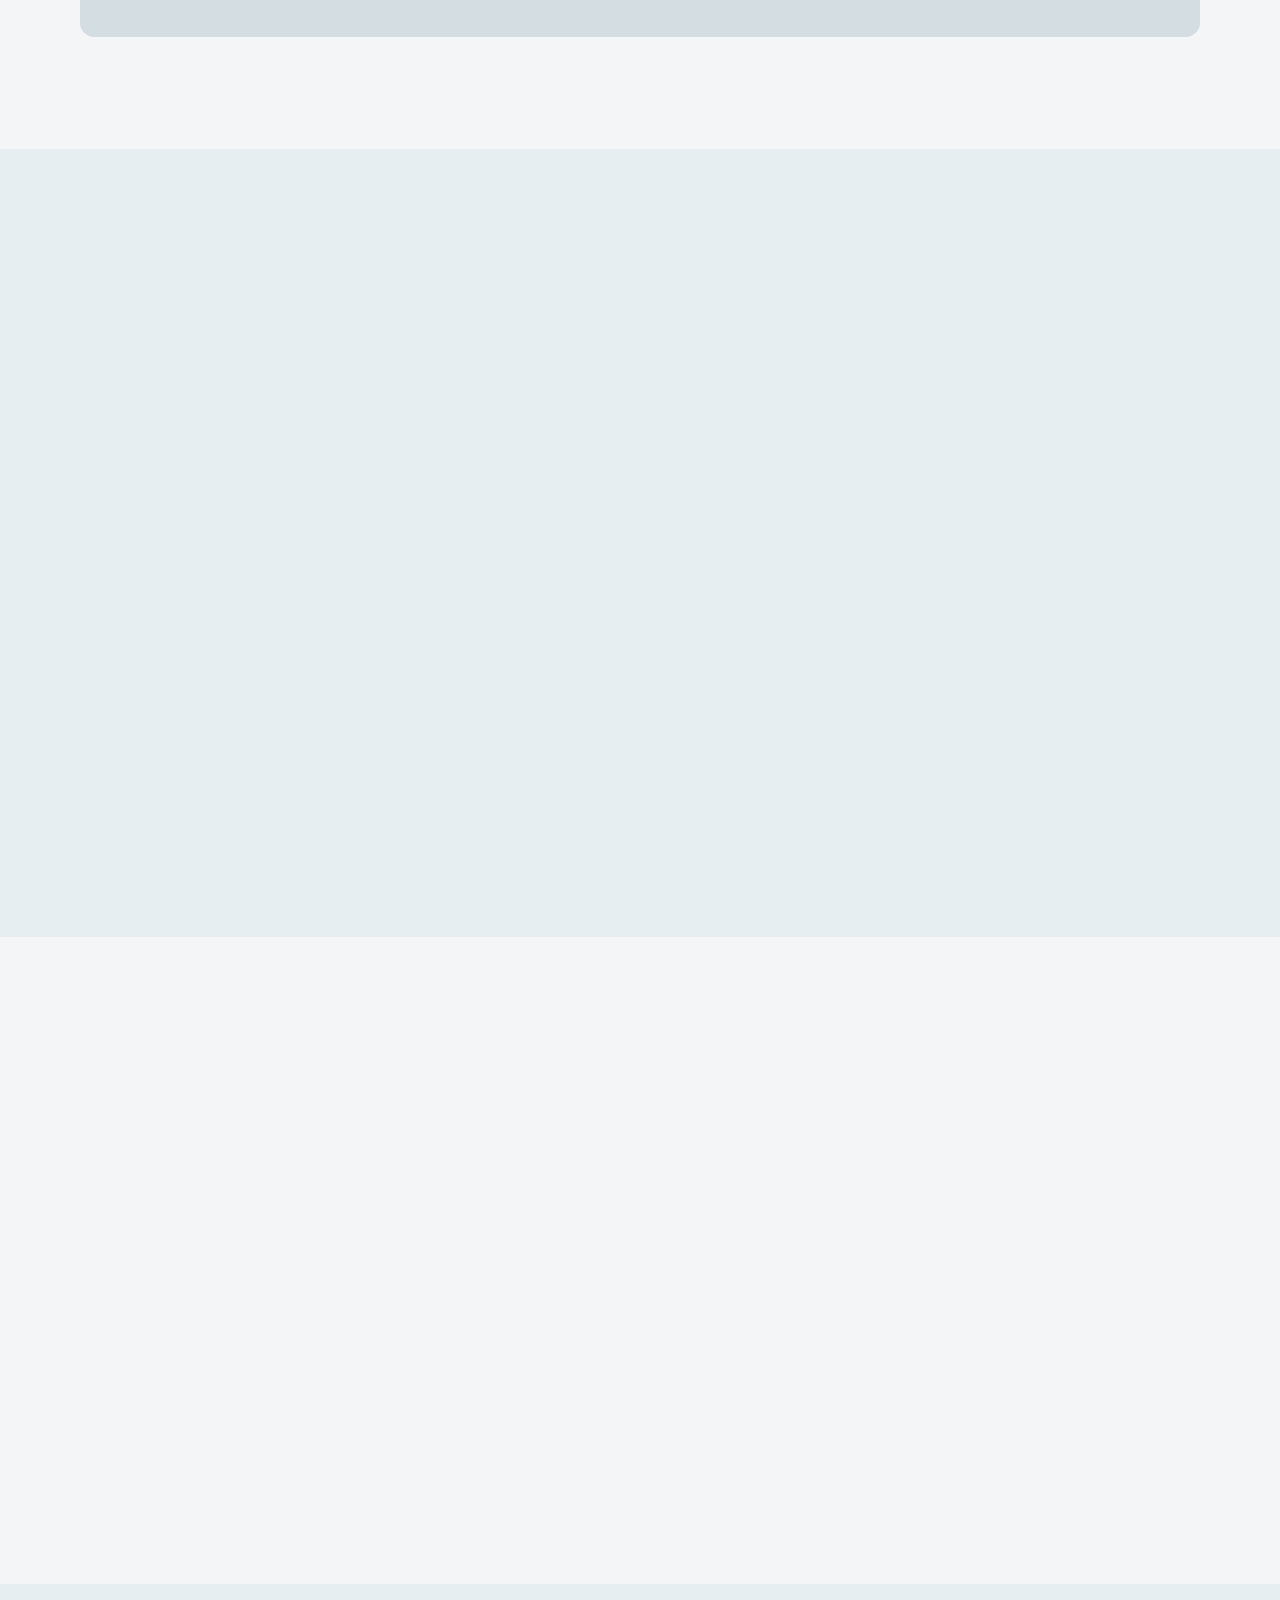
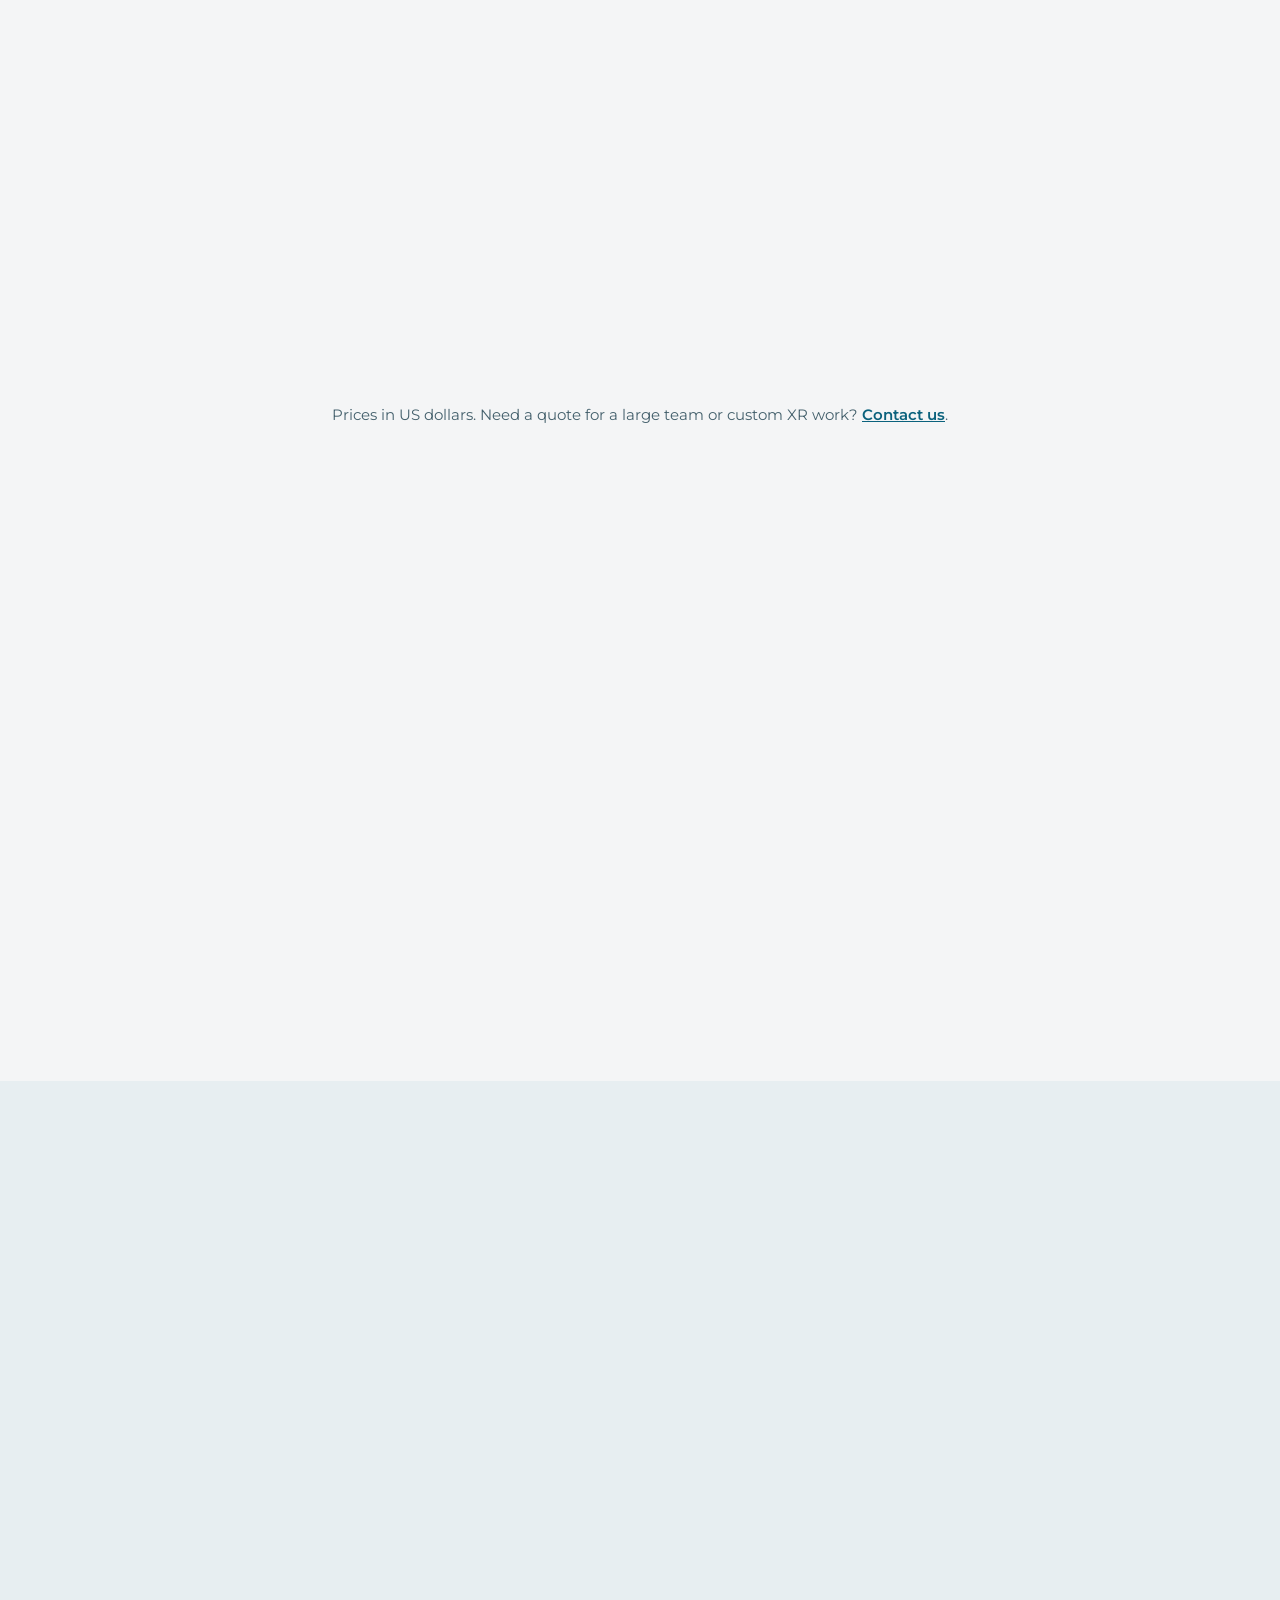
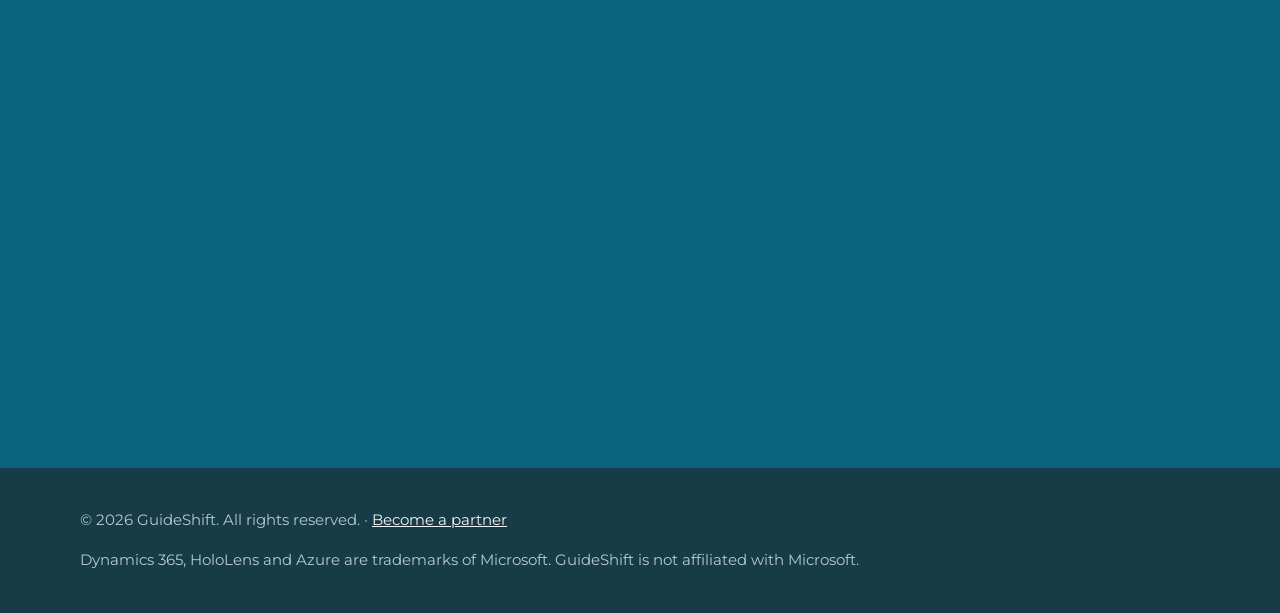
==== commit 6ba13000: "Cloud only, GuideShift branding, new pricing and contact" ====
--- a/index.html
+++ b/index.html
@@ -28,8 +28,8 @@
 <link rel="preload" href="assets/fonts/rubik-latin-600-normal.woff2" as="font" type="font/woff2" crossorigin>
 <link rel="preload" href="assets/fonts/dm-sans-latin-400-normal.woff2" as="font" type="font/woff2" crossorigin>
 <link rel="preload" href="assets/hero.webp" as="image" type="image/webp" fetchpriority="high">
-<link rel="stylesheet" href="assets/css/style.css?v=16">
-<link rel="stylesheet" href="assets/css/sections.css?v=16">
+<link rel="stylesheet" href="assets/css/style.css?v=17">
+<link rel="stylesheet" href="assets/css/sections.css?v=17">
 
 <script type="application/ld+json">
 {
@@ -311,6 +311,21 @@
     </div>
   </section>
 
+  <section id="resellers" aria-labelledby="res-title">
+    <div class="wrap">
+      <div class="section-head">
+        <p class="eyebrow">Resellers</p>
+        <h2 id="res-title">Buy GuideShift through our reseller network</h2>
+        <p class="lead">Our reseller partners bring GuideShift to enterprises in their markets.</p>
+      </div>
+      <div class="logo-grid">
+        <a class="logo-card" href="https://ucg.ae" target="_blank" rel="noopener" aria-label="UCG (United Communication Group)"><img src="assets/logos/ucg.svg" alt="UCG, United Communication Group" width="994" height="298" loading="lazy"></a>
+        <a class="logo-card" href="https://ecc.ae" target="_blank" rel="noopener" aria-label="ECC (Eagles Communication Consultancy)"><img src="assets/logos/ecc.png" alt="ECC, Eagles Communication Consultancy" width="720" height="207" loading="lazy"></a>
+        <a class="logo-card" href="https://sniperag.com" target="_blank" rel="noopener" aria-label="Sniper AG"><img src="assets/logos/sniper-ag.svg" alt="Sniper AG" width="222" height="55" loading="lazy"></a>
+      </div>
+    </div>
+  </section>
+
   <section id="contact" aria-labelledby="contact-title" class="cta">
     <div class="wrap">
       <div class="stack">
@@ -363,6 +378,6 @@
   </div>
 </footer>
 
-<script src="assets/js/main.js?v=16" defer></script>
+<script src="assets/js/main.js?v=17" defer></script>
 </body>
 </html>
--- a/assets/css/sections.css
+++ b/assets/css/sections.css
@@ -124,3 +124,9 @@
 .pricing-grid .btn{width:100%;text-align:center;justify-content:center}
 .pricing-note{text-align:center;color:#44606C;margin-top:30px;font-size:15px}
 .pricing-note a{color:#0B627D;font-weight:600;text-decoration:underline}
+
+.logo-grid{display:grid;grid-template-columns:repeat(3,1fr);gap:24px;max-width:960px;margin:0 auto}
+@media(max-width:760px){.logo-grid{grid-template-columns:1fr}}
+.logo-card{display:grid;place-items:center;height:150px;padding:28px;background:#fff;border:1px solid #D3DDE2;border-radius:12px;transition:transform .25s ease,box-shadow .25s ease,border-color .25s ease}
+.logo-card img{max-height:64px;max-width:100%;width:auto;height:auto;object-fit:contain}
+.logo-card:hover{transform:translateY(-4px);box-shadow:0 16px 30px -16px rgba(24,59,72,.35);border-color:#31B0D7}
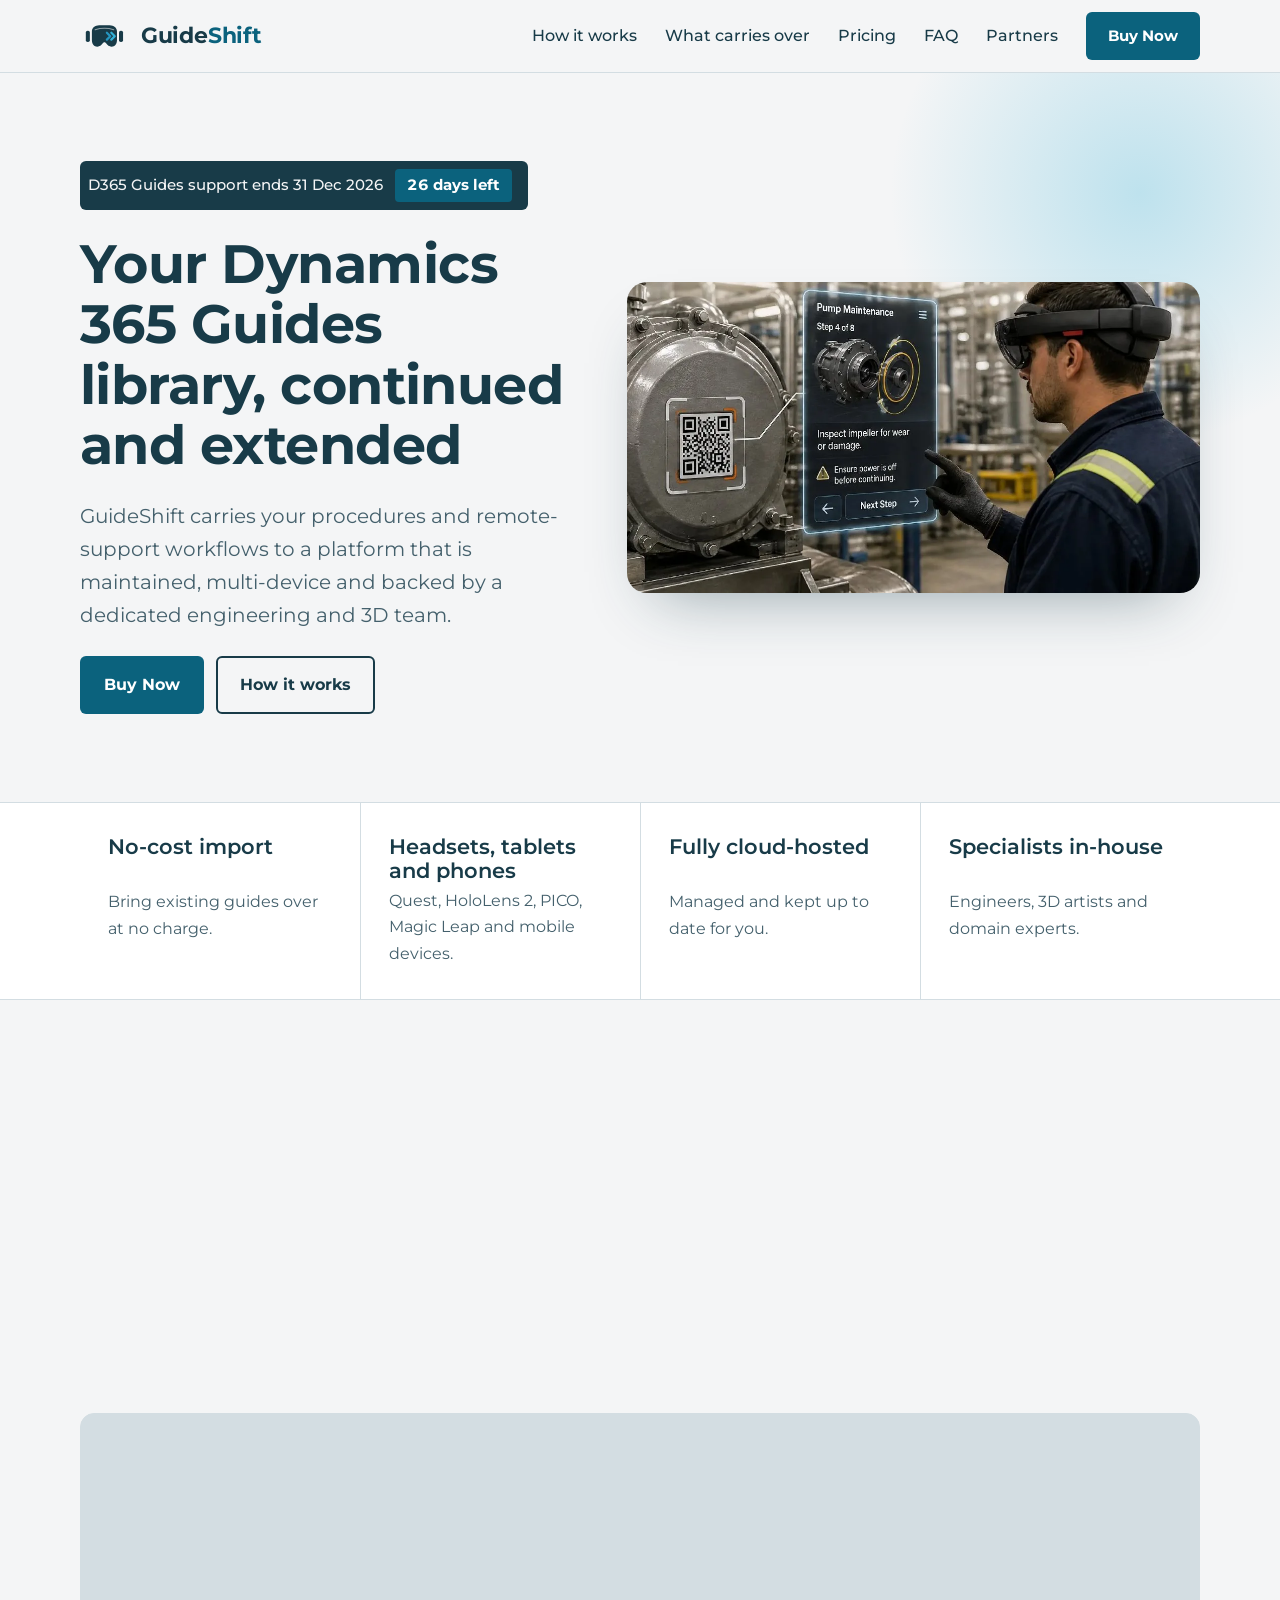
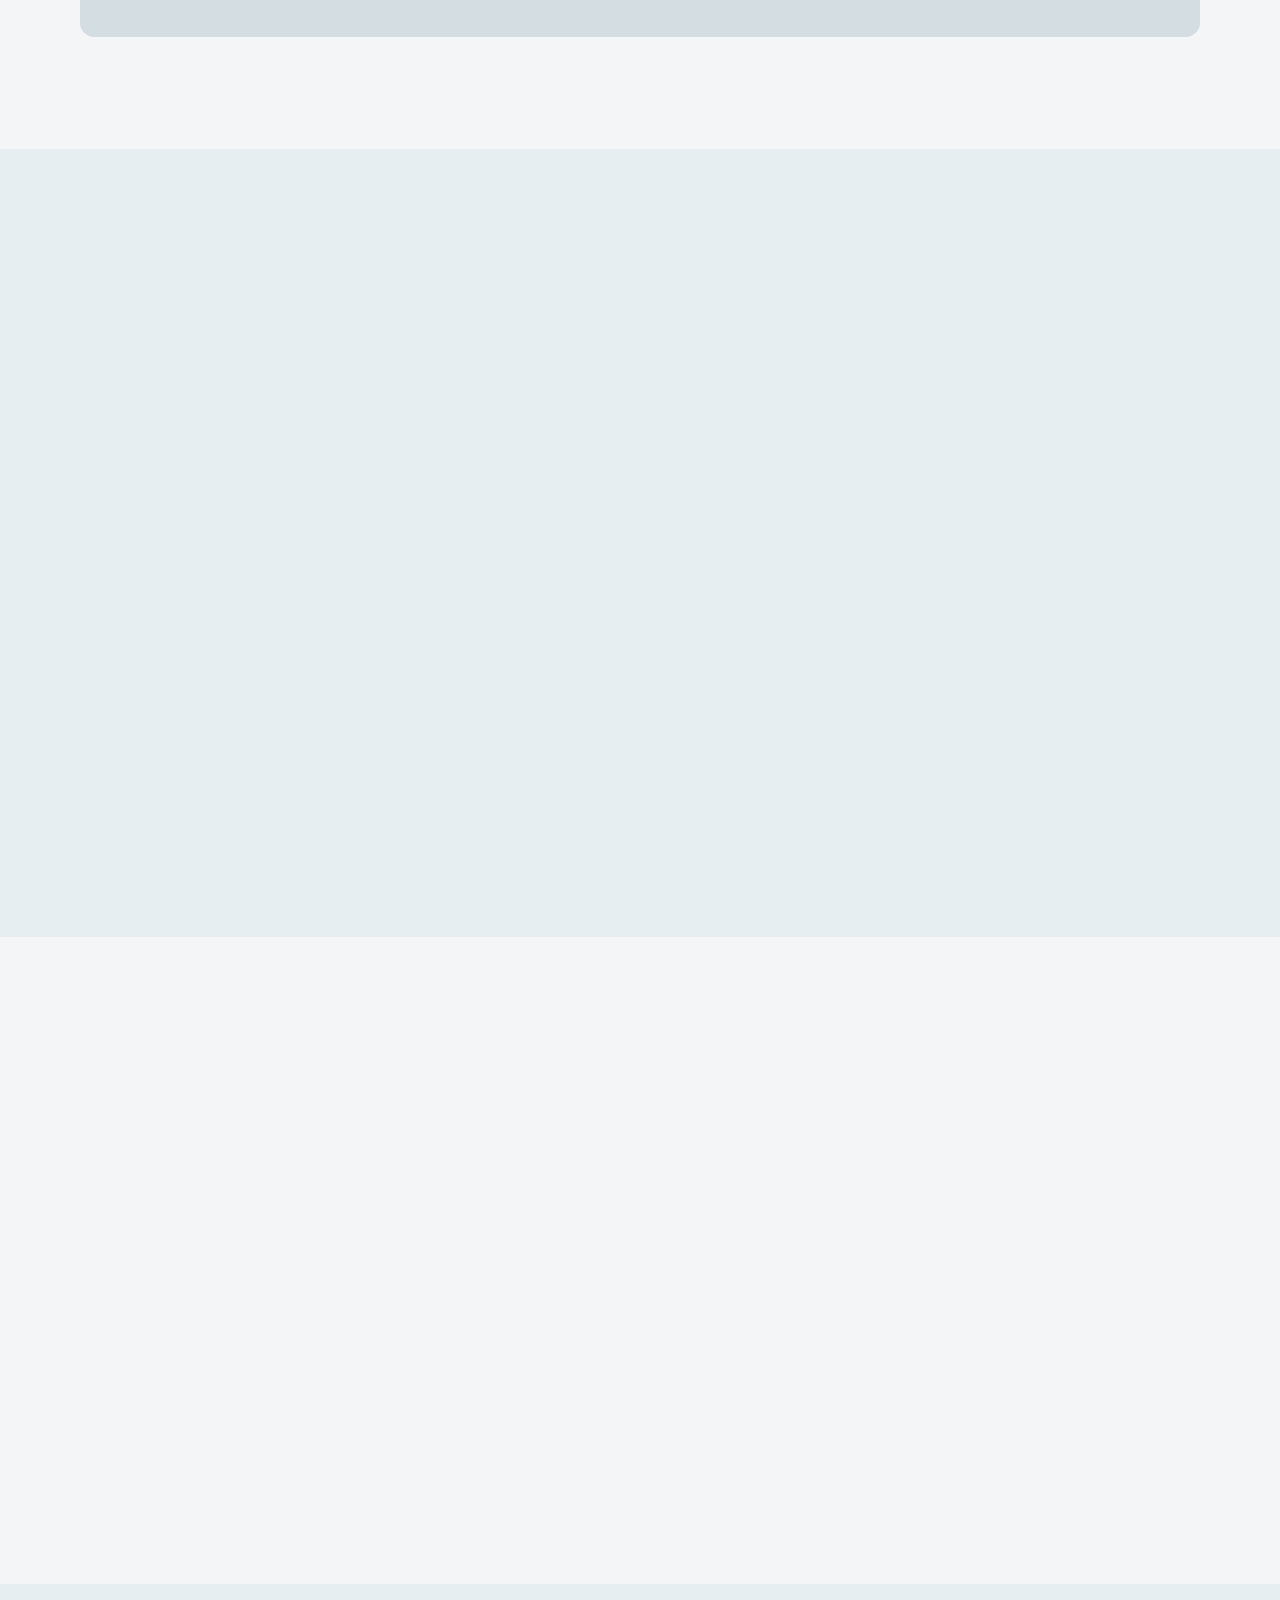
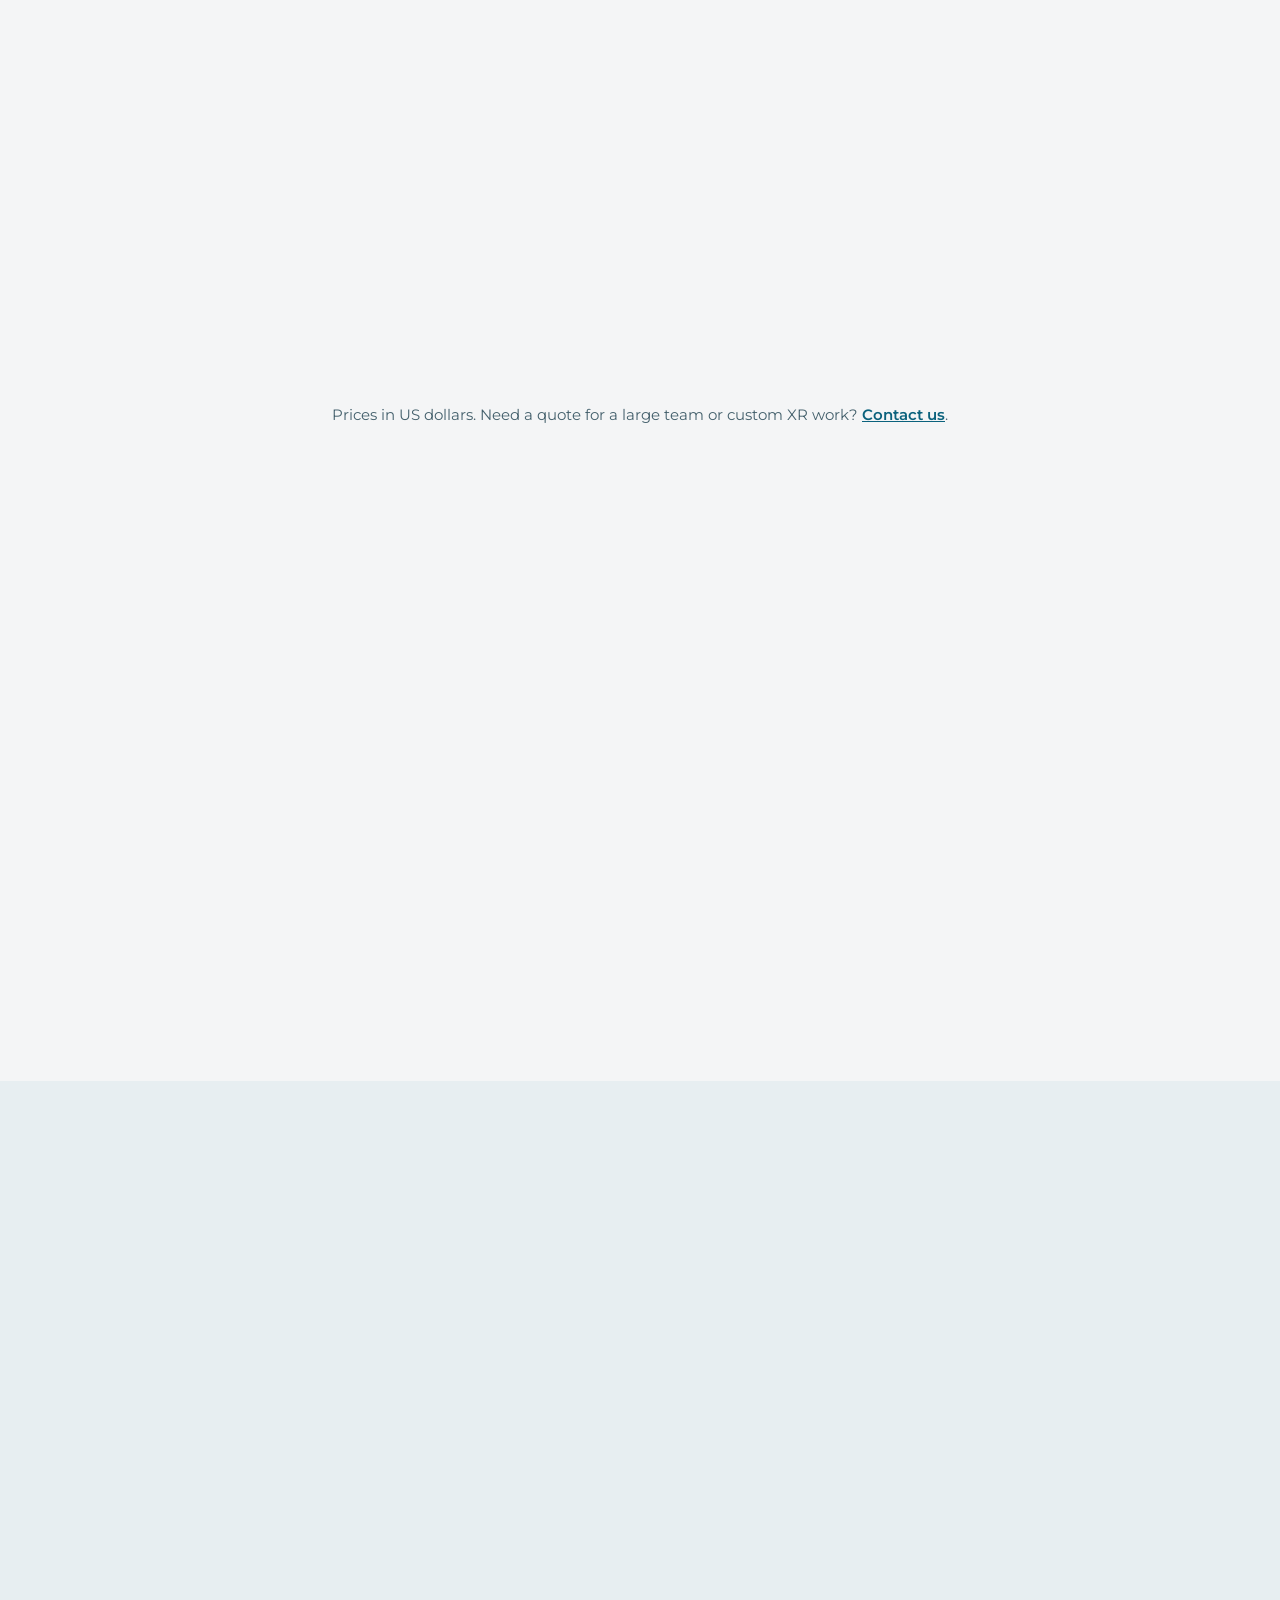
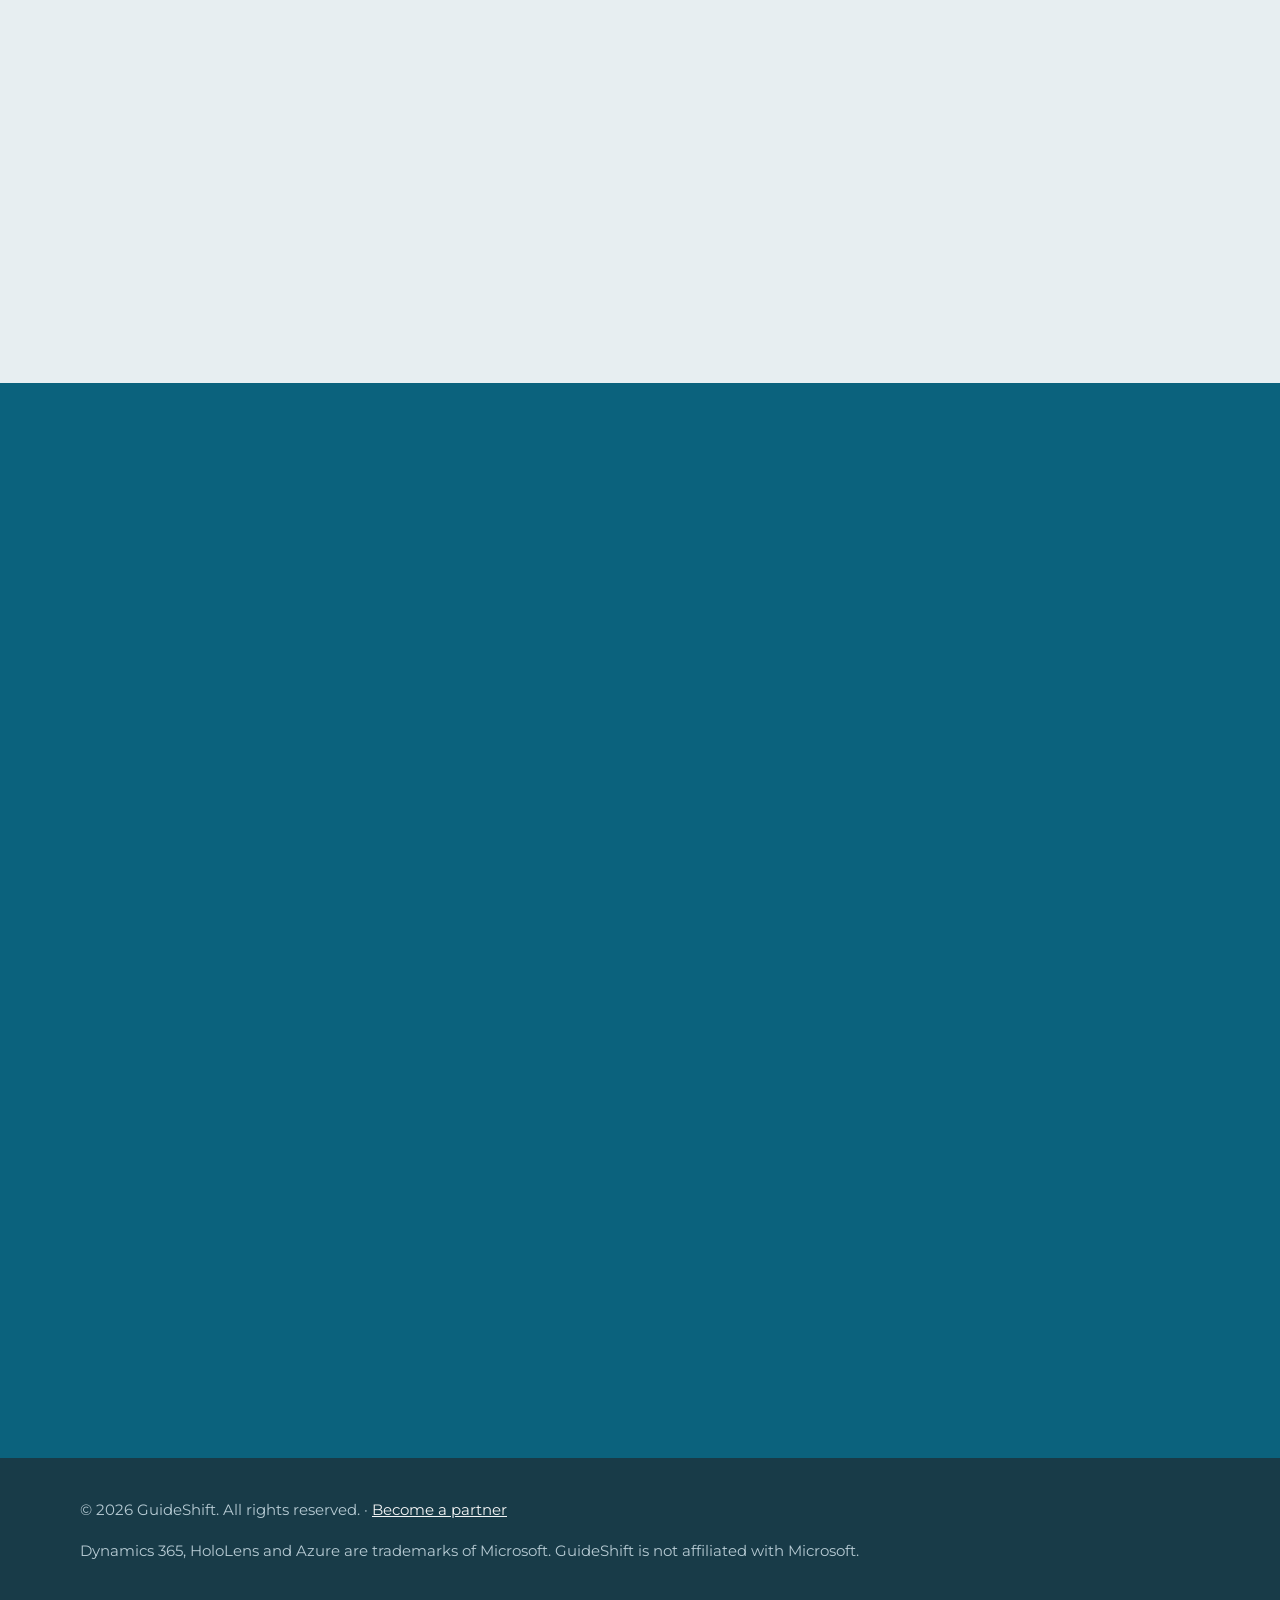
==== commit 1b4f9116: "Cloud only, GuideShift branding, new pricing and contact" ====
--- a/index.html
+++ b/index.html
@@ -28,8 +28,8 @@
 <link rel="preload" href="assets/fonts/rubik-latin-600-normal.woff2" as="font" type="font/woff2" crossorigin>
 <link rel="preload" href="assets/fonts/dm-sans-latin-400-normal.woff2" as="font" type="font/woff2" crossorigin>
 <link rel="preload" href="assets/hero.webp" as="image" type="image/webp" fetchpriority="high">
-<link rel="stylesheet" href="assets/css/style.css?v=17">
-<link rel="stylesheet" href="assets/css/sections.css?v=17">
+<link rel="stylesheet" href="assets/css/style.css?v=18">
+<link rel="stylesheet" href="assets/css/sections.css?v=18">
 
 <script type="application/ld+json">
 {
@@ -311,21 +311,6 @@
     </div>
   </section>
 
-  <section id="resellers" aria-labelledby="res-title">
-    <div class="wrap">
-      <div class="section-head">
-        <p class="eyebrow">Resellers</p>
-        <h2 id="res-title">Buy GuideShift through our reseller network</h2>
-        <p class="lead">Our reseller partners bring GuideShift to enterprises in their markets.</p>
-      </div>
-      <div class="logo-grid">
-        <a class="logo-card" href="https://ucg.ae" target="_blank" rel="noopener" aria-label="UCG (United Communication Group)"><img src="assets/logos/ucg.svg" alt="UCG, United Communication Group" width="994" height="298" loading="lazy"></a>
-        <a class="logo-card" href="https://ecc.ae" target="_blank" rel="noopener" aria-label="ECC (Eagles Communication Consultancy)"><img src="assets/logos/ecc.png" alt="ECC, Eagles Communication Consultancy" width="720" height="207" loading="lazy"></a>
-        <a class="logo-card" href="https://sniperag.com" target="_blank" rel="noopener" aria-label="Sniper AG"><img src="assets/logos/sniper-ag.svg" alt="Sniper AG" width="222" height="55" loading="lazy"></a>
-      </div>
-    </div>
-  </section>
-
   <section id="contact" aria-labelledby="contact-title" class="cta">
     <div class="wrap">
       <div class="stack">
@@ -378,6 +363,6 @@
   </div>
 </footer>
 
-<script src="assets/js/main.js?v=17" defer></script>
+<script src="assets/js/main.js?v=18" defer></script>
 </body>
 </html>
